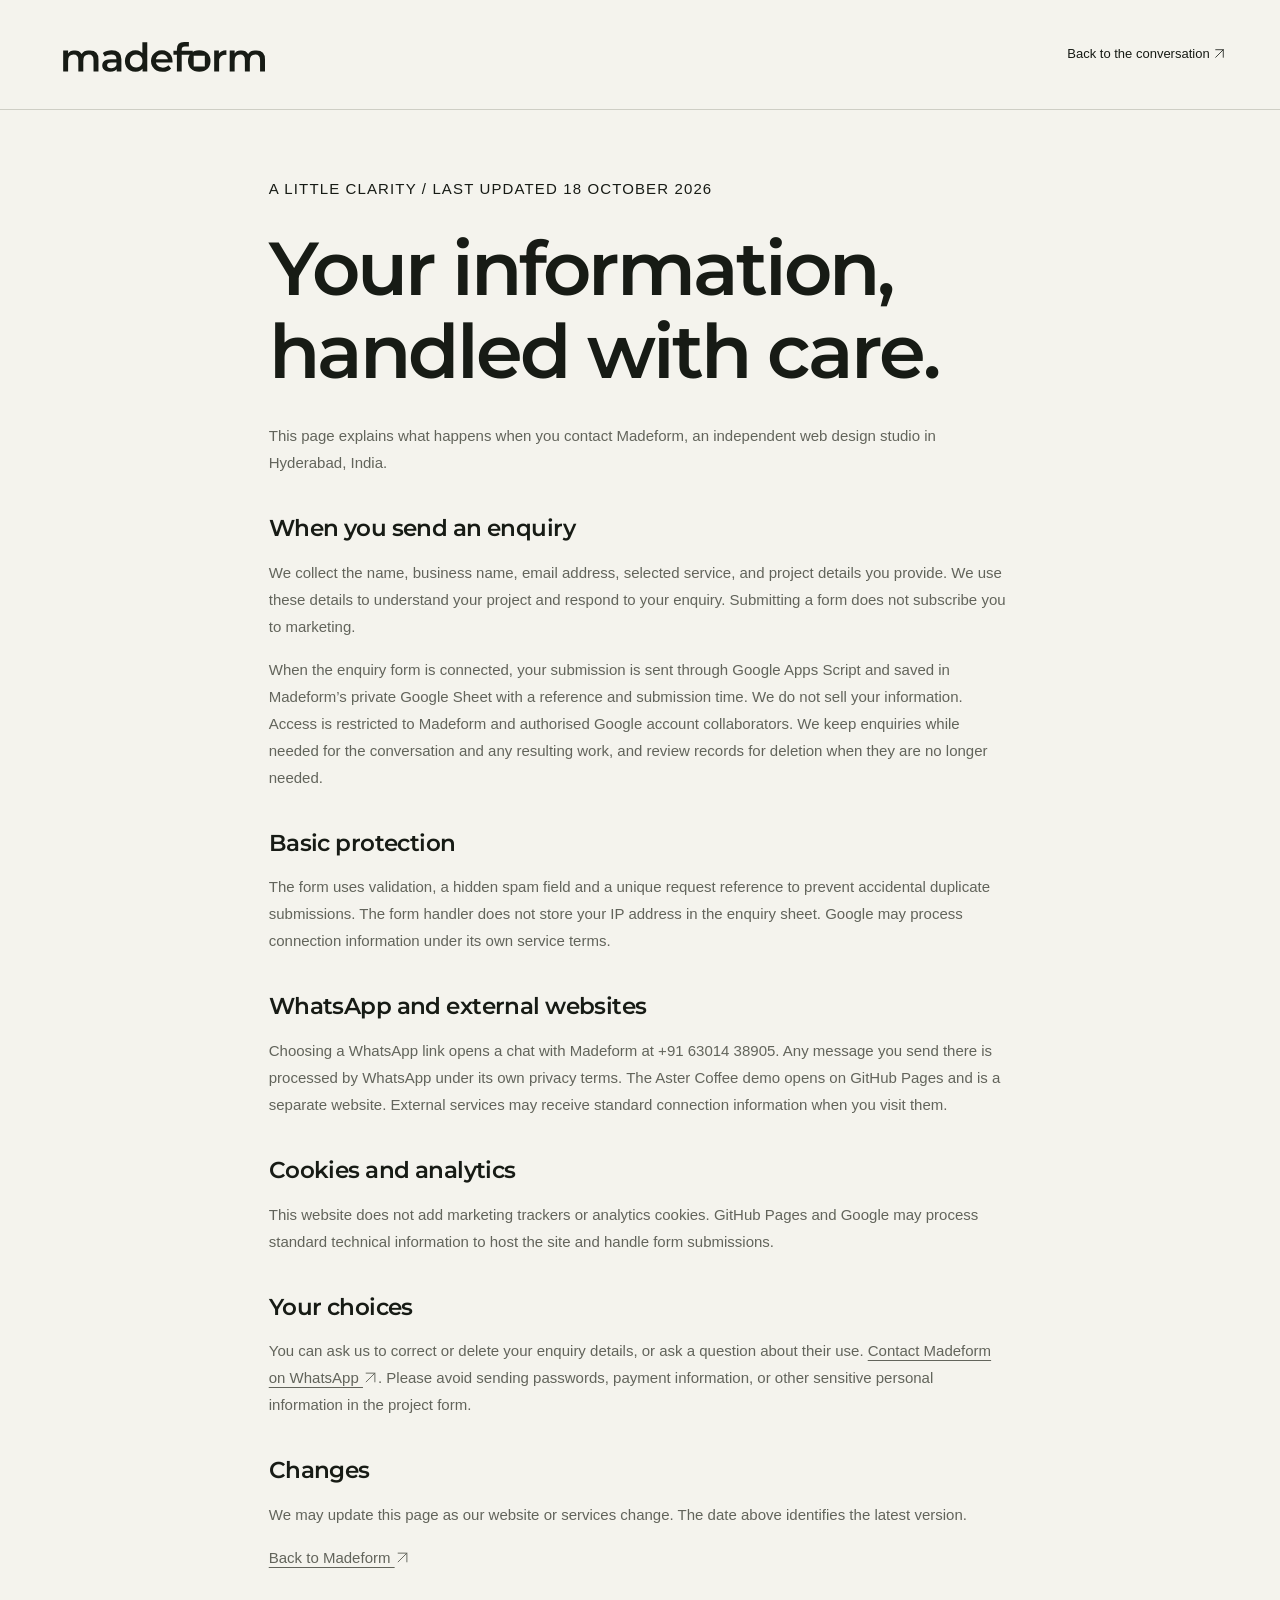
==== privacy.html @ c1d4cb2b "Add files via upload" ====
<!doctype html><html lang="en"><head><meta charset="utf-8"><meta name="viewport" content="width=device-width, initial-scale=1"><meta name="theme-color" content="#f4f3ed"><title>Your information — Madeform</title><meta name="description" content="How Madeform handles your enquiry and personal information."><link rel="icon" href="./favicon.svg" type="image/svg+xml"><link rel="stylesheet" href="./style.css">  <link rel="canonical" href="https://madeformezy.github.io/x/privacy.html">
  <meta property="og:url" content="https://madeformezy.github.io/x/privacy.html">
</head><body><header class="site-header wrap"><a class="wordmark" href="./"><img class="brand-logo" src="./images/madeform-logo.svg" width="334" height="84" alt="Madeform"></a><nav class="desktop-nav" style="display:flex" aria-label="Navigation"><a href="./#contact">Back to the conversation <svg class="icon-svg" viewBox="0 0 24 24" aria-hidden="true" focusable="false"><path d="M5 19 19 5M5 5h14v14"/></svg></a></nav></header><main class="privacy-page wrap"><p class="eyebrow">A LITTLE CLARITY / LAST UPDATED 18 OCTOBER 2026</p><h1>Your information,<br>handled with care.</h1><p>This page explains what happens when you contact Madeform, an independent web design studio in Hyderabad, India.</p><h2>When you send an enquiry</h2><p>We collect the name, business name, email address, selected service, and project details you provide. We use these details to understand your project and respond to your enquiry. Submitting a form does not subscribe you to marketing.</p><p>When the enquiry form is connected, your submission is sent through Google Apps Script and saved in Madeform’s private Google Sheet with a reference and submission time. We do not sell your information. Access is restricted to Madeform and authorised Google account collaborators. We keep enquiries while needed for the conversation and any resulting work, and review records for deletion when they are no longer needed.</p><h2>Basic protection</h2><p>The form uses validation, a hidden spam field and a unique request reference to prevent accidental duplicate submissions. The form handler does not store your IP address in the enquiry sheet. Google may process connection information under its own service terms.</p><h2>WhatsApp and external websites</h2><p>Choosing a WhatsApp link opens a chat with Madeform at +91 63014 38905. Any message you send there is processed by WhatsApp under its own privacy terms. The Aster Coffee demo opens on GitHub Pages and is a separate website. External services may receive standard connection information when you visit them.</p><h2>Cookies and analytics</h2><p>This website does not add marketing trackers or analytics cookies. GitHub Pages and Google may process standard technical information to host the site and handle form submissions.</p><h2>Your choices</h2><p>You can ask us to correct or delete your enquiry details, or ask a question about their use. <a href="https://wa.me/916301438905" target="_blank" rel="noopener noreferrer">Contact Madeform on WhatsApp <svg class="icon-svg" viewBox="0 0 24 24" aria-hidden="true" focusable="false"><path d="M5 19 19 5M5 5h14v14"/></svg></a>. Please avoid sending passwords, payment information, or other sensitive personal information in the project form.</p><h2>Changes</h2><p>We may update this page as our website or services change. The date above identifies the latest version.</p><p><a href="./">Back to Madeform <svg class="icon-svg" viewBox="0 0 24 24" aria-hidden="true" focusable="false"><path d="M5 19 19 5M5 5h14v14"/></svg></a></p></main></body></html>
---- style.css ----
@font-face{font-family:Montserrat;src:url("./fonts/montserrat-600-latin.woff") format("woff");font-style:normal;font-weight:600;font-display:swap}
:root{--paper:#f4f3ed;--ink:#171b15;--orange:#e84b25;--line:#cecec5;--muted:#62645b;--sage:#e1e5d8;--white:#fff;--gutter:clamp(22px,4.2vw,80px);--max:1600px;--sans:"Helvetica Neue",Helvetica,Arial,sans-serif}
*{box-sizing:border-box}html{scroll-behavior:smooth;scroll-padding-top:30px}body{margin:0;background:var(--paper);color:var(--ink);font-family:var(--sans);font-size:16px;line-height:1.55;-webkit-font-smoothing:antialiased}body.nav-open{overflow:hidden}::selection{background:var(--orange);color:var(--paper)}a{color:inherit;text-decoration:none}button,input,textarea,select{font:inherit}button,a,input,select,textarea{-webkit-tap-highlight-color:transparent}button{cursor:pointer}button:disabled{cursor:wait;opacity:.6}a:focus-visible,button:focus-visible{outline:2px solid var(--orange);outline-offset:6px}input:focus-visible,select:focus-visible,textarea:focus-visible{outline:2px solid var(--ink);outline-offset:4px}img{display:block;max-width:100%}svg{display:block}h1,h2,h3,h4,p,figure{margin:0}h1,h2,h3,h4{font-weight:500}ul,ol{margin:0;padding:0}li{list-style:none}.wrap{width:min(100%,var(--max));padding-inline:var(--gutter);margin-inline:auto}.eyebrow,.section-meta,.stage-caption,.qr-card p,.qr-scene-caption,.contact-location{font-family:var(--sans);font-size:11px;line-height:1.5;font-weight:500;letter-spacing:.075em}.sr-only{position:absolute;width:1px;height:1px;padding:0;margin:-1px;overflow:hidden;clip:rect(0,0,0,0);white-space:nowrap;border:0}.skip-link{position:fixed;left:20px;top:-100px;z-index:100;background:var(--ink);color:var(--paper);padding:14px 22px}.skip-link:focus{top:15px}.site-header{height:110px;display:flex;align-items:center;gap:60px;border-bottom:1px solid var(--line)}.wordmark{font-size:37px;font-weight:650;letter-spacing:-2.4px;line-height:1;display:inline-flex;align-items:flex-start}.wordmark-dot{font-size:20px;line-height:1;letter-spacing:0;margin:2px 0 0 3px;color:var(--orange)}.header-location{font-size:11px;line-height:1.45}.desktop-nav{display:flex;align-items:center;gap:36px;margin-left:auto;font-size:13px}.desktop-nav>a{padding-block:12px}.desktop-nav>a:not(.nav-enquire):hover{color:var(--orange)}.desktop-nav .nav-enquire{display:flex;gap:38px;align-items:center;border:1px solid var(--ink);padding:11px 22px;border-radius:30px}.nav-enquire:hover{background:var(--ink);color:var(--paper)}.menu-toggle,.mobile-nav{display:none}.hero{padding-top:42px;padding-bottom:75px}.section-meta{display:flex;justify-content:space-between;margin-bottom:32px}.status-dot{display:inline-block;width:7px;height:7px;background:var(--orange);border-radius:50%;vertical-align:middle;margin-right:7px}.hero h1{font-size:clamp(74px,9.9vw,158px);letter-spacing:-.04em;line-height:.98;position:relative;font-weight:550;max-width:1400px}.hero h1>span{color:var(--orange)}.hero-bottom{display:grid;grid-template-columns:1fr 1fr;margin-top:48px;gap:70px}.scroll-cue{display:flex;gap:18px;align-items:center;font-size:14px;line-height:1.4;align-self:end;width:fit-content}.circle-arrow{width:48px;height:48px;border:1px solid var(--line);border-radius:50%;display:grid;place-items:center;font-size:24px;transition:background .2s,transform .2s}.scroll-cue:hover .circle-arrow{background:var(--orange);border-color:var(--orange);transform:translateY(3px)}.hero-intro>p:first-child{font-size:clamp(22px,2vw,31px);line-height:1.3;letter-spacing:-.03em}.hero-description{max-width:450px;font-size:15px;color:var(--muted);margin-top:17px;line-height:1.7}.button-row{display:flex;align-items:center;gap:24px;margin-top:26px;flex-wrap:wrap}.button{display:inline-flex;align-items:center;justify-content:space-between;gap:30px;border:1px solid transparent;min-height:52px;padding:15px 24px;border-radius:32px;font-size:13px;font-weight:500;line-height:1.3;transition:background .2s,color .2s,transform .2s}.button-dark{background:var(--ink);color:var(--paper)}.button-dark:hover{background:var(--orange);color:var(--ink);transform:translateY(-2px)}.button>span[aria-hidden]{font-size:20px;line-height:1}.text-link{display:inline-flex;align-items:center;gap:25px;font-size:13px;border-bottom:1px solid currentColor;padding-bottom:5px;line-height:1.5}.text-link:hover{color:var(--orange)}.section-line{display:flex;align-items:center;justify-content:space-between;border-top:1px solid var(--line);padding:21px 0 25px;gap:20px}.section-line h2{font-size:17px;letter-spacing:-.025em}.project-stage{display:block;background:#ddd7c7;padding:24px 6.5% 0;position:relative;overflow:hidden}.stage-caption{display:flex;justify-content:space-between;margin-bottom:25px;font-size:9px;letter-spacing:.11em}.stage-caption>span:last-child{display:flex;gap:20px}.project-browser{box-shadow:0 14px 40px #31251518;transform-origin:50% 100%;transition:transform .65s cubic-bezier(.2,.6,.2,1)}.project-stage:hover .project-browser{transform:translateY(-8px)}.browser-bar{height:29px;background:#f3f0e8;display:flex;align-items:center;justify-content:space-between;padding:0 12px;color:#7d7d72;font-size:8px;letter-spacing:.02em}.browser-dots{font-size:7px;color:#b8b8af;letter-spacing:2px}.aster-preview{position:relative;overflow:hidden;aspect-ratio:1.86;color:#fff9ed;background:#5b4838}.aster-preview:after{content:"";position:absolute;inset:0;background:linear-gradient(180deg,#22170d12 20%,#22170d60 100%);pointer-events:none}.aster-preview>img{width:100%;height:100%;object-fit:cover;transition:transform 1s}.project-stage:hover img{transform:scale(1.025)}.aster-preview-nav{position:absolute;z-index:1;left:5%;right:5%;top:5%;display:flex;justify-content:space-between;align-items:center}.aster-preview-nav>strong{font-size:30px;letter-spacing:-1px}.aster-preview-nav strong>span{font-size:25px;margin-left:4px}.aster-preview-nav>span{font-size:8px;letter-spacing:.1em}.aster-preview-title{position:absolute;z-index:1;left:5%;top:32%;font-family:Georgia,"Times New Roman",serif;font-size:clamp(28px,5.5vw,82px);line-height:1.04;letter-spacing:-.04em}.aster-preview-title em{font-weight:400}.aster-preview-cta{position:absolute;z-index:1;left:5%;bottom:8%;background:#fff8e8;color:#3a3c2c;padding:10px 18px;display:flex;align-items:center;gap:40px;font-size:9px;border-radius:2px}.project-roundel{position:absolute;right:2%;bottom:8%;width:116px;height:116px;background:var(--orange);color:var(--ink);border-radius:50%;display:flex;flex-direction:column;align-items:center;justify-content:center;font-size:13px;line-height:1.12;text-align:center;letter-spacing:-.04em;transform:rotate(12deg)}.project-roundel>span{font-size:24px;line-height:1.2}.project-info{display:grid;grid-template-columns:1fr 1fr;gap:70px;margin-top:31px;padding-bottom:88px}.project-info h3{font-size:42px;letter-spacing:-.04em;margin:7px 0 12px;line-height:1.2}.project-info h3 span{font-size:30px;margin-left:20px;color:var(--orange)}.concept-label{font-size:10px;border:1px solid var(--line);border-radius:20px;padding:6px 11px;color:var(--muted)}.project-info h4{font-size:23px;line-height:1.3;max-width:400px;letter-spacing:-.025em;margin-bottom:16px}.project-info p{font-size:14px;color:var(--muted);max-width:520px;line-height:1.75}.project-info .text-link{margin-top:21px}.project-info .fine-print{font-size:10px;line-height:1.6;margin-top:18px;max-width:430px}.menu-showcase{background:var(--sage);padding:82px 0}.menu-grid{display:grid;grid-template-columns:1fr 1fr;gap:70px;align-items:center}.menu-copy h2{font-size:clamp(58px,6.8vw,103px);letter-spacing:-.04em;line-height:.98;margin:32px 0 28px}.menu-copy h2>span{color:var(--orange)}.menu-copy .menu-lead{font-size:20px;letter-spacing:-.03em;margin-bottom:10px}.menu-copy>p:not(.menu-lead){font-size:14px;max-width:375px;color:#555b4e;line-height:1.7}.menu-copy .button{margin-top:26px}.menu-copy .button-dark:hover{background:var(--paper)}.menu-copy .menu-tail{font-size:12px!important;margin-top:25px;line-height:1.8}.menu-tail a{display:inline-block;color:var(--ink);border-bottom:1px solid #9b9e91}.qr-scene{display:flex;flex-direction:column;align-items:center;position:relative;padding:70px 0 30px}.scene-note{position:absolute;top:0;right:0;font-family:Georgia,serif;font-style:italic;font-size:20px;transform:rotate(7deg);z-index:1}.scene-note svg{position:absolute;width:120px;right:5px;top:25px;stroke:var(--ink);fill:none;stroke-width:1.5;transform:rotate(26deg)}.qr-card{width:min(350px,95%);background:#fcfaf2;padding:27px 30px 18px;transform:rotate(-7deg);box-shadow:15px 28px 35px -18px #4f543b45;transition:transform .4s}.qr-scene:hover .qr-card{transform:rotate(-2deg) translateY(-3px)}.qr-card-top{display:flex;justify-content:space-between;align-items:center;padding-bottom:18px;border-bottom:1px solid #b8b9a8}.qr-card-top>span{font-size:27px;font-weight:650;letter-spacing:-1.7px;color:#484d34}.qr-card-top>span>span{font-size:21px;margin-left:3px}.qr-card-top small{font-size:7px;line-height:1.4;letter-spacing:.04em;text-align:right}.qr-card img{margin:20px auto 12px;width:100%;height:auto;background:white;image-rendering:pixelated}.qr-card p{font-size:8px;text-align:center;letter-spacing:.055em;margin-bottom:25px}.qr-card-bottom{border-top:1px solid #b8b9a8;display:flex;justify-content:space-between;align-items:center;padding-top:13px;font-size:10px;letter-spacing:.13em}.qr-card-bottom>span:last-child{font-size:21px;line-height:1}.qr-scene-caption{margin-top:54px;font-size:9px}.qr-scene-caption .status-dot{background:#484d34;width:5px;height:5px}.services{padding-block:100px 70px}.section-intro{display:grid;grid-template-columns:.64fr 1.4fr 1fr;gap:35px;align-items:start;margin-bottom:55px}.section-intro>.eyebrow{margin-top:8px}.section-intro h2{font-size:clamp(38px,4.2vw,65px);letter-spacing:-.04em;line-height:1.05}.section-intro>p{font-size:14px;line-height:1.75;color:var(--muted);padding-top:8px}.service{border-top:1px solid var(--line);padding-block:40px;display:grid;grid-template-columns:1fr 1fr;gap:70px}.service-name h3{font-size:39px;letter-spacing:-.04em;line-height:1.16;margin-top:18px}.service-price{margin-top:35px}.service-price>small{display:block;font-size:9px;letter-spacing:.1em;margin-bottom:3px;color:var(--muted)}.service-price>span{font-size:40px;letter-spacing:-.04em}.price-period{font-size:12px;letter-spacing:0;color:var(--muted);margin-left:10px}.service-details>p{font-size:14px;line-height:1.75;max-width:490px;color:var(--muted)}.service-details ul{display:grid;grid-template-columns:1fr 1fr;column-gap:25px;margin-top:24px}.service-details li{display:flex;font-size:12px;line-height:1.65;padding-block:8px;gap:10px;border-top:1px solid #ddded5}.service-details li>.icon-svg{color:#bc3415;margin-top:4px}.service-cta{display:flex;justify-content:space-between;align-items:center;border-bottom:1px solid var(--ink);padding:18px 0 12px;margin-top:17px;font-size:14px}.service-cta span{font-size:23px;transition:transform .2s}.service-cta:hover{color:var(--orange);border-color:var(--orange)}.service-cta:hover span{transform:translate(3px,-3px)}.pricing-note{display:flex;gap:20px;padding-top:22px;border-top:1px solid var(--line)}.pricing-note>span{font-size:26px;color:var(--orange);line-height:1.1}.pricing-note p{font-size:11px;line-height:1.8;color:var(--muted);max-width:790px}.about-section{background:var(--ink);color:var(--paper);padding:90px 0}.about-heading{display:grid;grid-template-columns:.64fr 2.4fr;gap:35px}.about-heading>.eyebrow{padding-top:9px;color:#c0c2b8}.about-heading h2{font-size:clamp(48px,5.6vw,85px);line-height:1.05;letter-spacing:-.04em;position:relative}.about-heading h2>span{color:var(--orange)}.about-heading svg{position:absolute;right:3%;bottom:9%;stroke:var(--orange);stroke-width:6;width:90px}.about-bottom{display:grid;grid-template-columns:1fr 1fr;gap:70px;margin-top:70px}.studio-note>p{font-size:30px;line-height:1.25;letter-spacing:-.04em;margin-bottom:25px}.studio-note>span{display:block;max-width:325px;color:#b4b7ac;font-size:13px;line-height:1.8}.principles article{display:grid;grid-template-columns:32px 1fr;gap:18px;border-top:1px solid #505248;padding:22px 0}.principles article:last-child{padding-bottom:0}.principles article>span{font-size:10px;color:#b4b7ac;padding-top:4px}.principles h3{font-size:19px;letter-spacing:-.025em;margin-bottom:8px}.principles p{font-size:13px;line-height:1.75;max-width:410px;color:#b4b7ac}.process{padding-block:100px}.process-steps{display:grid;grid-template-columns:repeat(4,1fr);gap:30px}.step-number{font-size:11px;display:flex;justify-content:space-between;align-items:center;border-top:1px solid var(--line);padding-top:13px;margin-bottom:32px}.step-number>span{color:var(--orange);font-size:24px;line-height:1}.process-steps h3{font-size:25px;letter-spacing:-.04em;line-height:1.15;margin-bottom:15px}.process-steps p{font-size:13px;line-height:1.8;color:var(--muted);max-width:245px}.contact-section{background:var(--orange);padding:72px 0 75px}.contact-header h2{font-size:clamp(52px,6.8vw,105px);line-height:1.02;letter-spacing:-.04em;margin-top:29px;position:relative}.contact-header h2>span:not(.contact-arrow){font-family:Georgia,serif;font-style:italic;letter-spacing:-.04em;font-weight:400}.contact-arrow{position:absolute;right:0;bottom:-20px;font-size:150px;line-height:1;font-weight:400}.contact-grid{display:grid;grid-template-columns:.85fr 1.15fr;gap:90px;margin-top:70px}.contact-copy>p{font-size:20px;line-height:1.4;letter-spacing:-.025em;max-width:350px}.contact-copy>p+p{margin-top:20px;font-size:14px;letter-spacing:0;line-height:1.75}.whatsapp-link{display:flex;align-items:center;gap:14px;border-top:1px solid #973c2780;border-bottom:1px solid #973c2780;padding:20px 0;margin-top:37px;max-width:340px}.whatsapp-link>svg{width:27px;height:27px;flex-shrink:0}.whatsapp-link>span:nth-child(2){font-size:15px;line-height:1.4}.whatsapp-link small{display:block;font-size:11px;letter-spacing:.02em;margin-top:2px}.whatsapp-link>span:nth-child(3){font-size:27px;margin-left:auto}.whatsapp-link:hover{color:#fff6e9;border-color:#fff6e9}.contact-location{display:block;margin-top:25px;font-size:8px}.form-row{display:grid;grid-template-columns:1fr 1fr;gap:28px}.field{display:flex;flex-direction:column;margin-bottom:25px}.field label{font-size:11px;line-height:1.4;margin-bottom:12px}.field label span{color:var(--ink)}.field input,.field select,.field textarea{width:100%;min-width:0;color:var(--ink);background:transparent;border:none;border-bottom:1px solid #973c2780;border-radius:0;padding:0 0 12px;font-size:13px;line-height:1.5;min-height:34px}.field input::placeholder,.field textarea::placeholder{color:var(--ink);opacity:1}.field select{appearance:auto;cursor:pointer;padding-right:15px}.field select option{color:var(--ink);background:var(--paper)}.field textarea{resize:vertical;min-height:90px}.field:focus-within label{font-weight:600}.field-hint{font-size:10px;margin-top:8px;opacity:.8}.form-footer{display:flex;align-items:center;justify-content:space-between;gap:20px;margin-top:4px}.form-footer p{font-size:9px;line-height:1.8;max-width:220px}.form-footer p>a{text-decoration:underline;text-underline-offset:3px}.contact-section .button-dark:hover{background:var(--paper);color:var(--ink)}.contact-section a:focus-visible,.contact-section button:focus-visible{outline-color:var(--ink)}.form-status{font-size:13px;line-height:1.65}.form-status:not(:empty){margin-top:22px;border:1px solid #71301c;padding:16px}.form-status a{text-decoration:underline;text-underline-offset:3px}.form-status[data-state=success]{background:#f4f3ed;border-color:var(--paper)}.honeypot{position:absolute;width:1px;height:1px;overflow:hidden;clip-path:inset(50%)}.site-footer{padding-top:35px;padding-bottom:25px}.footer-top{display:flex;justify-content:space-between;align-items:center}.footer-top>span{font-size:9px;letter-spacing:.055em;line-height:1.65}.footer-top>a{font-size:12px;display:flex;gap:25px;align-items:center}.footer-top>a span{font-size:24px}.footer-wordmark{display:flex;align-items:baseline;justify-content:space-between;font-size:clamp(77px,17vw,269px);font-weight:650;line-height:1.2;letter-spacing:-.04em;margin-block:25px 15px}.footer-wordmark>span{font-size:.65em;line-height:1;color:var(--orange);letter-spacing:0}.footer-bottom{display:flex;justify-content:space-between;align-items:center;gap:20px;border-top:1px solid var(--line);padding-top:18px;font-size:9px}.footer-bottom nav{display:flex;align-items:center;gap:30px}.footer-bottom nav>span{font-size:8px;letter-spacing:.055em}.footer-bottom a:hover{color:var(--orange)}.privacy-page{max-width:850px;padding-block:65px 100px}.privacy-page h1{font-size:clamp(45px,6vw,75px);line-height:1.1;letter-spacing:-.04em;margin-bottom:30px}.privacy-page h2{font-size:23px;letter-spacing:-.025em;margin:35px 0 12px}.privacy-page p{font-size:15px;line-height:1.8;color:var(--muted);margin-bottom:16px}.privacy-page a{text-decoration:underline;text-underline-offset:4px}.privacy-page .eyebrow{margin-bottom:25px;color:var(--ink)}

@media(min-width:1600px){.hero h1{font-size:158px}}
@media(max-width:1100px){.header-location{display:none}.hero h1{font-size:10vw}.hero-bottom,.project-info,.menu-grid,.service,.about-bottom{gap:40px}.button-row{gap:20px}.section-intro{grid-template-columns:.6fr 1.4fr 1fr;gap:25px}.service-details ul{grid-template-columns:1fr}.service-details li{padding-block:6px}.service-name h3{font-size:34px}.contact-grid{gap:50px;grid-template-columns:.8fr 1.2fr}.form-footer{align-items:flex-start;flex-direction:column-reverse}.about-heading{grid-template-columns:.6fr 2.4fr;gap:25px}.about-heading svg{width:65px}.project-roundel{width:95px;height:95px;font-size:11px}.process-steps{gap:23px}.process-steps h3{font-size:23px}}
@media(max-width:700px){html{scroll-padding-top:18px}.site-header{height:82px}.wordmark{font-size:32px}.wordmark-dot{font-size:18px}.desktop-nav{display:none}.menu-toggle{margin-left:auto;border:1px solid var(--ink);background:transparent;border-radius:50%;width:43px;height:43px;display:flex;flex-direction:column;align-items:center;justify-content:center;gap:5px;position:relative;z-index:31}.menu-toggle>span{width:16px;height:1px;background:var(--ink);transition:transform .2s}.menu-toggle[aria-expanded=true]>span:first-child{transform:translateY(3px) rotate(45deg)}.menu-toggle[aria-expanded=true]>span:last-child{transform:translateY(-3px) rotate(-45deg)}.mobile-nav:not([hidden]){display:flex;position:fixed;inset:82px 0 0;background:var(--paper);z-index:30;padding:40px var(--gutter);flex-direction:column;justify-content:flex-start}.mobile-nav>a{display:flex;justify-content:space-between;align-items:center;font-size:38px;letter-spacing:-.04em;border-bottom:1px solid var(--line);padding-block:20px}.mobile-nav>a>span{font-size:12px;letter-spacing:0;color:var(--orange)}.hero{padding-top:28px;padding-bottom:45px}.section-meta{font-size:8px;margin-bottom:28px}.section-meta>span:last-child{display:none}.hero h1{font-size:clamp(44px,10.8vw,76px);line-height:1.03;letter-spacing:-.04em}.hero-bottom{grid-template-columns:1fr;gap:0;margin-top:28px}.hero-intro{grid-row:1}.hero-intro>p:first-child{font-size:22px}.hero-description{font-size:13px;max-width:340px;margin-top:12px}.button-row{gap:22px;margin-top:24px}.button{min-height:49px;font-size:12px;padding:14px 20px;gap:28px}.text-link{font-size:12px}.scroll-cue{margin-top:29px;font-size:11px;gap:11px}.circle-arrow{width:34px;height:34px;font-size:18px}.scroll-cue br{display:none}.section-line{padding:17px 0 18px;gap:10px}.section-line h2{font-size:13px}.section-line>.eyebrow{font-size:8px;letter-spacing:.035em}.project-stage{padding:18px 5.5% 0;margin-inline:calc(-1 * var(--gutter))}.stage-caption{font-size:6px;margin-bottom:16px;letter-spacing:.06em}.stage-caption>span:last-child{gap:8px}.browser-bar{height:19px;font-size:5px;padding-inline:8px}.browser-dots{font-size:5px}.aster-preview{aspect-ratio:1.4}.aster-preview-nav>strong{font-size:19px}.aster-preview-nav strong>span{font-size:15px}.aster-preview-nav>span{font-size:4px}.aster-preview-title{font-size:9vw;top:31%}.aster-preview-cta{font-size:6px;gap:22px;padding:7px 9px;bottom:8%}.project-roundel{width:65px;height:65px;font-size:8px;bottom:9%;right:1.5%}.project-roundel>span{font-size:16px}.project-info{grid-template-columns:1fr;gap:26px;margin-top:25px;padding-bottom:45px}.project-info .eyebrow{font-size:9px}.project-info h3{font-size:35px;margin-top:8px}.project-info h4{font-size:23px;max-width:330px;margin-bottom:12px}.project-info p{font-size:13px;line-height:1.8}.project-info .fine-print{font-size:10px;max-width:330px}.project-info .text-link{margin-top:18px}.menu-showcase{padding:44px 0 40px}.menu-grid{grid-template-columns:1fr;gap:36px}.menu-copy>.eyebrow{font-size:9px}.menu-copy h2{font-size:70px;margin:25px 0 24px;line-height:.95}.menu-copy .menu-lead{font-size:21px}.menu-copy>p:not(.menu-lead){font-size:13px;max-width:310px}.menu-copy .menu-tail{margin-top:20px}.qr-scene{padding:55px 0 0}.scene-note{font-size:17px;right:0;top:-6px}.scene-note svg{width:90px;right:0;top:15px}.qr-card{max-width:275px;padding:23px 25px 17px}.qr-card-top{padding-bottom:15px}.qr-card-top>span{font-size:23px}.qr-card-top small{font-size:6px}.qr-card img{margin-block:14px 10px}.qr-card p{font-size:6px;margin-bottom:20px}.qr-scene-caption{margin-top:36px;font-size:8px}.services{padding-block:48px 45px}.section-intro{grid-template-columns:1fr;gap:20px;margin-bottom:35px}.section-intro>.eyebrow{font-size:9px;margin-top:0}.section-intro h2{font-size:43px}.section-intro>p{font-size:13px;padding-top:0}.section-intro>p br{display:none}.service{grid-template-columns:1fr;gap:25px;padding-block:28px 32px}.service-name>.eyebrow{font-size:9px}.service-name h3{font-size:32px;margin-top:15px}.service-price{margin-top:22px}.service-price>span{font-size:36px}.service-price>small{font-size:8px}.service-details>p{font-size:13px}.service-details ul{grid-template-columns:1fr 1fr;column-gap:18px;margin-top:20px}.service-details li{font-size:11px;padding-block:8px;gap:7px}.service-cta{font-size:13px;margin-top:15px;padding-top:13px}.pricing-note{gap:13px;padding-top:20px}.pricing-note p{font-size:10px}.about-section{padding:46px 0}.about-heading{grid-template-columns:1fr;gap:25px}.about-heading>.eyebrow{font-size:9px;padding-top:0}.about-heading h2{font-size:clamp(35px,8.4vw,57px);letter-spacing:-.04em}.about-heading svg{width:40px;right:0;bottom:0}.about-bottom{grid-template-columns:1fr;gap:35px;margin-top:35px}.studio-note>p{font-size:25px;margin-bottom:18px}.studio-note>span{font-size:12px;max-width:330px}.principles article{padding:20px 0;gap:8px;grid-template-columns:27px 1fr}.principles h3{font-size:18px}.principles p{font-size:12px}.process{padding-block:48px}.process-steps{grid-template-columns:1fr 1fr;gap:32px 23px}.step-number{margin-bottom:20px;padding-top:9px;font-size:9px}.step-number>span{font-size:20px}.process-steps h3{font-size:21px;margin-bottom:12px}.process-steps p{font-size:12px;line-height:1.75}.contact-section{padding:43px 0}.contact-header>.eyebrow{font-size:9px}.contact-header h2{font-size:clamp(37px,8.8vw,60px);line-height:1.07;margin-top:24px;letter-spacing:-.04em}.contact-arrow{font-size:64px;bottom:-10px;right:0}.contact-grid{grid-template-columns:1fr;gap:40px;margin-top:35px}.contact-copy>p{font-size:21px;max-width:340px}.contact-copy>p+p{font-size:13px;margin-top:18px}.whatsapp-link{margin-top:25px;max-width:100%;padding-block:15px}.contact-location{font-size:7px;margin-top:17px}.form-row{gap:22px}.field{margin-bottom:24px}.field label{font-size:10px;margin-bottom:10px}.field input,.field select,.field textarea{font-size:12px}.field-hint{font-size:9px}.form-footer{align-items:flex-start;flex-direction:column-reverse;gap:17px}.form-footer>.button{width:100%}.form-footer p{max-width:none;font-size:9px}.site-footer{padding-top:25px;padding-bottom:20px}.footer-top>span{font-size:7px}.footer-top>a{font-size:10px;gap:13px}.footer-top>a span{font-size:19px}.footer-wordmark{font-size:17vw;margin-top:25px;margin-bottom:20px}.footer-bottom{align-items:flex-start;flex-direction:column;gap:17px;font-size:8px;padding-top:16px}.footer-bottom nav{width:100%;gap:25px}.footer-bottom nav>span{margin-left:auto;font-size:7px}.privacy-page{padding-block:40px 65px}}
@media(max-width:360px){.hero h1{font-size:10.5vw}.button-row{align-items:flex-start;flex-direction:column;gap:17px}.service-details ul{grid-template-columns:1fr}.form-row{grid-template-columns:1fr;gap:0}.contact-arrow{display:none}.contact-header h2{font-size:9vw}.section-line>.eyebrow{font-size:7px}.section-line h2{font-size:12px}}
@media(prefers-reduced-motion:reduce){html{scroll-behavior:auto}*,*:before,*:after{animation:none!important;transition:none!important;scroll-behavior:auto!important}}

/* Keep small functional copy readable on every viewport. */
.eyebrow,.section-meta,.contact-location{font-size:11px}.fine-print,.pricing-note p,.concept-label,.service-price>small,.footer-top>span,.footer-bottom,.footer-bottom nav>span,.field-hint,.form-footer p,.contact-location{font-size:11px}.field label{font-size:12px}.footer-bottom a{min-height:30px;display:inline-flex;align-items:center}.footer-top>a{min-height:36px}.menu-copy .button-dark:hover{background:var(--paper);color:var(--ink)}.contact-location{letter-spacing:.03em;max-width:340px}.menu-tail a{padding-block:3px}.text-link:hover,.service-cta:hover{color:#bc3415}.section-line>.eyebrow{font-size:10px}.qr-scene-caption{font-size:10px}.contact-section .field-hint{opacity:1}.project-info .fine-print{font-size:11px}.footer-bottom nav{flex-wrap:wrap}.qr-card{transform:none}.qr-scene:hover .qr-card{transform:translateY(-3px)}.qr-card p{font-size:9px}.stage-caption{font-size:10px}.hero .wordmark-dot{color:var(--orange)}
@media(max-width:700px){.section-meta{font-size:10px}.section-line{flex-wrap:wrap}.section-line>.eyebrow{font-size:10px}.menu-copy>.eyebrow,.section-intro>.eyebrow,.service-name>.eyebrow,.about-heading>.eyebrow,.contact-header>.eyebrow,.project-info .eyebrow{font-size:11px}.stage-caption{font-size:8px}.stage-caption>span:first-child{max-width:60%}.field label{font-size:12px}.field input,.field select,.field textarea{font-size:16px}.form-row{grid-template-columns:1fr;gap:0}.footer-top>span,.footer-bottom,.footer-bottom nav>span{font-size:10px}.footer-bottom nav{gap:20px}.contact-location{font-size:10px}.contact-arrow{display:none}.form-footer p,.field-hint{font-size:11px}.service-price>small{font-size:10px}.footer-top>a{font-size:12px}.contact-copy>p+p{font-size:14px}.section-meta .status-dot{width:6px;height:6px}.project-info .fine-print{font-size:11px}}

.field [aria-invalid=true]{border-bottom:2px solid var(--ink)}
.desktop-nav>a:not(.nav-enquire):hover,.footer-bottom a:hover{color:#bc3415}.whatsapp-link:hover{background:var(--paper);color:var(--ink);border-color:var(--ink)}

/* Final studio typography and authored icon system. */
h1,h2,h3,h4,.wordmark,.footer-wordmark{font-family:Montserrat,"Helvetica Neue",Arial,sans-serif;font-weight:600}.icon-svg{width:1em;height:1em;display:inline-block;vertical-align:-.15em;fill:none;stroke:currentColor;stroke-width:1.5;stroke-linecap:round;stroke-linejoin:round;flex-shrink:0}.wordmark-dot .icon-svg,.footer-wordmark>.icon-svg{stroke-width:1.5}.section-meta{font-size:13px;letter-spacing:0;font-weight:400}.section-intro>h2,.about-heading>h2{grid-column:2}.section-intro>p{grid-column:3}.principles article{grid-template-columns:1fr}.menu-copy h2{margin-top:0}.contact-header h2{margin-top:0}.qr-card{display:block}.qr-card:focus-visible{outline:3px solid var(--ink);outline-offset:8px}.browser-dots{display:flex;gap:4px}.browser-dots>i{width:4px;height:4px;border-radius:50%;background:#b8b8af}.project-roundel>.icon-svg{font-size:24px;margin-top:4px}.footer-wordmark>span{font-size:.65em}.wordmark-dot{display:inline-flex}.contact-arrow .icon-svg{width:1em;height:1em}.principles article>div{grid-column:1}.project-info h3>span .icon-svg{vertical-align:-.1em}
@media(max-width:700px){.section-intro>h2,.section-intro>p,.about-heading>h2{grid-column:1}.hero h1{font-size:clamp(36px,9.8vw,69px)}.section-meta{font-size:12px;margin-bottom:25px;max-width:290px;line-height:1.5}.wordmark{font-size:29px;letter-spacing:-.04em}.service-name h3{font-size:30px}.principles article{gap:0}.project-roundel>.icon-svg{font-size:16px;margin-top:2px}.section-intro{gap:20px}.section-intro h2{margin-top:0}}

.button>.icon-svg{font-size:20px}.form-status .icon-svg{font-size:13px}

.footer-wordmark{font-size:clamp(40px,14.6vw,230px)}.menu-copy{min-width:0}.concept-label{display:inline-block;line-height:1.6}.hero{padding-top:55px}@media(max-width:700px){.menu-copy h2{font-size:clamp(54px,17vw,70px)}.hero{padding-top:32px}}

.service-name h3{margin-top:0}.service-title{display:block;font-family:var(--sans);font-size:14px;line-height:1.5;letter-spacing:0;font-weight:500;margin-bottom:18px}

/* Madeform identity: custom outlined lettering and its matching monogram. */
.wordmark{align-items:center;line-height:1;font-size:0;letter-spacing:0;flex-shrink:0}.wordmark .brand-logo{display:block;width:220px;height:auto}.footer-wordmark{display:block;font-size:inherit;line-height:1;letter-spacing:0;margin-block:40px 34px}.footer-wordmark .brand-logo{display:block;width:min(100%,680px);height:auto}.hero-studio-mark{position:absolute;right:1%;top:8%;width:clamp(66px,8vw,112px);height:auto;pointer-events:none}
@media(max-width:700px){.site-header{gap:24px}.wordmark .brand-logo{width:clamp(168px,50vw,200px)}.footer-wordmark{margin-block:34px 27px}.footer-wordmark .brand-logo{width:min(100%,334px)}.hero-studio-mark{width:36px;top:-7px;right:0}}

/* The demo is the supplied live-site screenshot, shown in full. */
.aster-preview{aspect-ratio:auto}.aster-preview:after{display:none}.aster-preview>img{width:100%;height:auto;object-fit:contain}.project-stage:hover .aster-preview>img{transform:none}
/* Arrow ends just inside the top-right margin of the actual QR card. */
.scene-note{left:50%;right:auto;top:0;width:min(100%,350px);text-align:right;transform:translateX(-50%);font-size:20px}.scene-note .menu-note-arrow{position:absolute;right:8px;top:28px;width:80px;height:64px;transform:none;fill:none;stroke:var(--ink);stroke-width:1.5;stroke-linecap:round;stroke-linejoin:round;overflow:visible}
.enquiry-transport{display:none!important}
@media(max-width:700px){.scene-note{top:0;width:min(100%,275px);font-size:17px}.scene-note .menu-note-arrow{top:25px;width:68px;height:46px}}
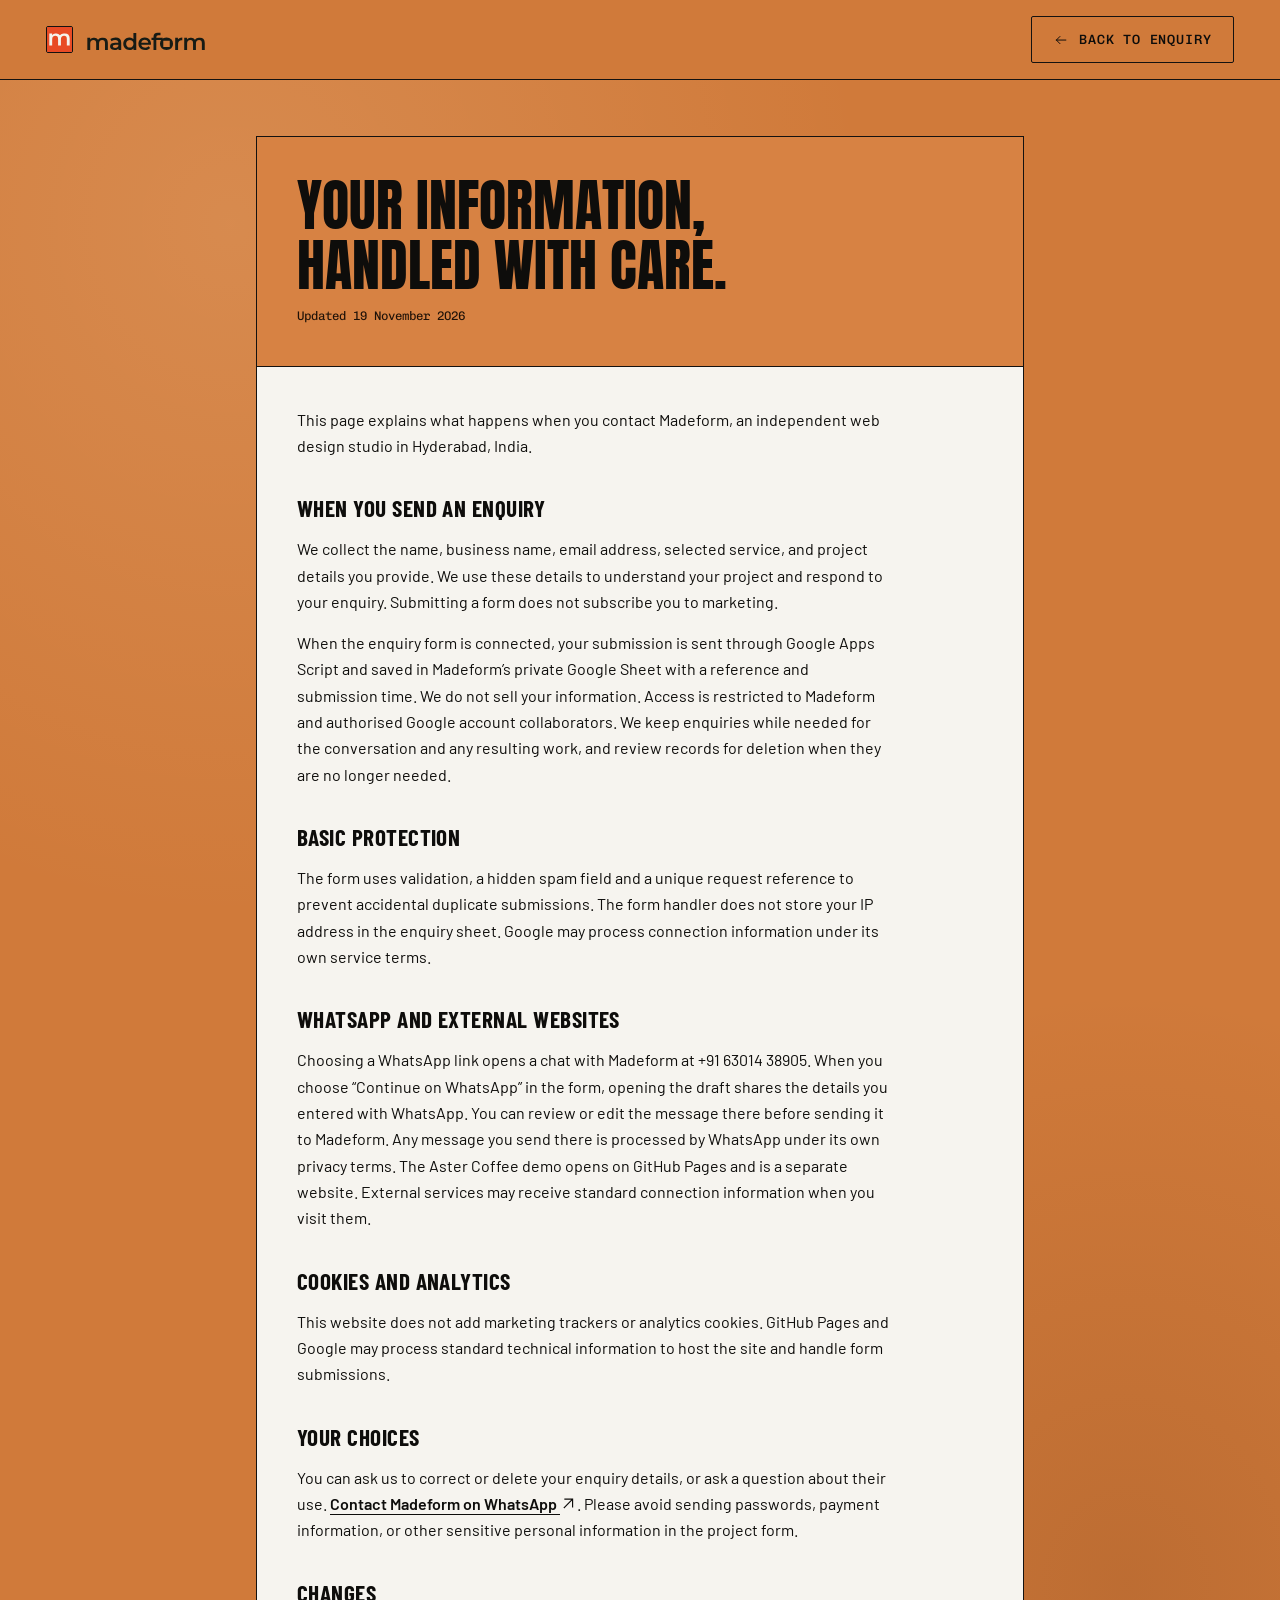
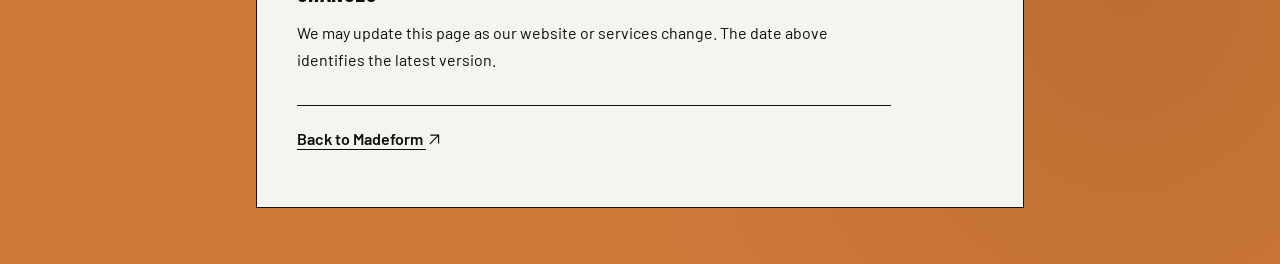
==== commit 153193fa: "Add local folder contents" ====
--- a/privacy.html
+++ b/privacy.html
@@ -1,3 +1,66 @@
-<!doctype html><html lang="en"><head><meta charset="utf-8"><meta name="viewport" content="width=device-width, initial-scale=1"><meta name="theme-color" content="#f4f3ed"><title>Your information — Madeform</title><meta name="description" content="How Madeform handles your enquiry and personal information."><link rel="icon" href="./favicon.svg" type="image/svg+xml"><link rel="stylesheet" href="./style.css">  <link rel="canonical" href="https://madeformezy.github.io/x/privacy.html">
+<!doctype html>
+<html lang="en">
+<head>
+  <meta charset="utf-8">
+  <meta name="viewport" content="width=device-width, initial-scale=1">
+  <meta name="theme-color" content="#d07a3a">
+  <title>Your information — Madeform</title>
+  <meta name="description" content="How Madeform handles your enquiry and personal information.">
+  <link rel="icon" href="./favicon.svg" type="image/svg+xml">
+  <link rel="preload" href="./fonts/anton.woff" as="font" type="font/woff" crossorigin>
+  <link rel="stylesheet" href="./style.css">
+  <link rel="canonical" href="https://madeformezy.github.io/x/privacy.html">
   <meta property="og:url" content="https://madeformezy.github.io/x/privacy.html">
-</head><body><header class="site-header wrap"><a class="wordmark" href="./"><img class="brand-logo" src="./images/madeform-logo.svg" width="334" height="84" alt="Madeform"></a><nav class="desktop-nav" style="display:flex" aria-label="Navigation"><a href="./#contact">Back to the conversation <svg class="icon-svg" viewBox="0 0 24 24" aria-hidden="true" focusable="false"><path d="M5 19 19 5M5 5h14v14"/></svg></a></nav></header><main class="privacy-page wrap"><p class="eyebrow">A LITTLE CLARITY / LAST UPDATED 18 OCTOBER 2026</p><h1>Your information,<br>handled with care.</h1><p>This page explains what happens when you contact Madeform, an independent web design studio in Hyderabad, India.</p><h2>When you send an enquiry</h2><p>We collect the name, business name, email address, selected service, and project details you provide. We use these details to understand your project and respond to your enquiry. Submitting a form does not subscribe you to marketing.</p><p>When the enquiry form is connected, your submission is sent through Google Apps Script and saved in Madeform’s private Google Sheet with a reference and submission time. We do not sell your information. Access is restricted to Madeform and authorised Google account collaborators. We keep enquiries while needed for the conversation and any resulting work, and review records for deletion when they are no longer needed.</p><h2>Basic protection</h2><p>The form uses validation, a hidden spam field and a unique request reference to prevent accidental duplicate submissions. The form handler does not store your IP address in the enquiry sheet. Google may process connection information under its own service terms.</p><h2>WhatsApp and external websites</h2><p>Choosing a WhatsApp link opens a chat with Madeform at +91 63014 38905. Any message you send there is processed by WhatsApp under its own privacy terms. The Aster Coffee demo opens on GitHub Pages and is a separate website. External services may receive standard connection information when you visit them.</p><h2>Cookies and analytics</h2><p>This website does not add marketing trackers or analytics cookies. GitHub Pages and Google may process standard technical information to host the site and handle form submissions.</p><h2>Your choices</h2><p>You can ask us to correct or delete your enquiry details, or ask a question about their use. <a href="https://wa.me/916301438905" target="_blank" rel="noopener noreferrer">Contact Madeform on WhatsApp <svg class="icon-svg" viewBox="0 0 24 24" aria-hidden="true" focusable="false"><path d="M5 19 19 5M5 5h14v14"/></svg></a>. Please avoid sending passwords, payment information, or other sensitive personal information in the project form.</p><h2>Changes</h2><p>We may update this page as our website or services change. The date above identifies the latest version.</p><p><a href="./">Back to Madeform <svg class="icon-svg" viewBox="0 0 24 24" aria-hidden="true" focusable="false"><path d="M5 19 19 5M5 5h14v14"/></svg></a></p></main></body></html>
+</head>
+<body class="privacy-body">
+  <svg class="icon-library" xmlns="http://www.w3.org/2000/svg" aria-hidden="true" focusable="false">
+    <symbol id="arrow-ne" viewBox="0 0 24 24"><path d="M6 18 18 6M7 6h11v11"/></symbol>
+    <symbol id="arrow-left" viewBox="0 0 24 24"><path d="M20 12H4M10 6l-6 6 6 6"/></symbol>
+  </svg>
+  <a class="skip-link" href="#main">Skip to content</a>
+
+  <header class="privacy-header">
+    <a class="privacy-brand" href="./index.html" aria-label="Madeform home">
+      <img class="brand-mark" src="./images/madeform-mark.svg" width="28" height="28" alt="">
+      <img class="privacy-logo" src="./images/madeform-logo.svg" width="334" height="84" alt="Madeform">
+    </a>
+    <nav aria-label="Navigation">
+      <a class="btn btn-secondary" href="./index.html#contact">
+        <svg class="icon-svg" aria-hidden="true"><use href="#arrow-left"/></svg>
+        <span>Back to enquiry</span>
+      </a>
+    </nav>
+  </header>
+
+  <main class="privacy-sheet" id="main" tabindex="-1">
+    <div class="privacy-sheet-head">
+      <h1>YOUR INFORMATION, HANDLED WITH CARE.</h1>
+      <p class="updated">Updated 19 November 2026</p>
+    </div>
+    <div class="privacy-prose">
+      <p>This page explains what happens when you contact Madeform, an independent web design studio in Hyderabad, India.</p>
+
+      <h2>When you send an enquiry</h2>
+      <p>We collect the name, business name, email address, selected service, and project details you provide. We use these details to understand your project and respond to your enquiry. Submitting a form does not subscribe you to marketing.</p>
+      <p>When the enquiry form is connected, your submission is sent through Google Apps Script and saved in Madeform’s private Google Sheet with a reference and submission time. We do not sell your information. Access is restricted to Madeform and authorised Google account collaborators. We keep enquiries while needed for the conversation and any resulting work, and review records for deletion when they are no longer needed.</p>
+
+      <h2>Basic protection</h2>
+      <p>The form uses validation, a hidden spam field and a unique request reference to prevent accidental duplicate submissions. The form handler does not store your IP address in the enquiry sheet. Google may process connection information under its own service terms.</p>
+
+      <h2>WhatsApp and external websites</h2>
+      <p>Choosing a WhatsApp link opens a chat with Madeform at +91 63014 38905. When you choose “Continue on WhatsApp” in the form, opening the draft shares the details you entered with WhatsApp. You can review or edit the message there before sending it to Madeform. Any message you send there is processed by WhatsApp under its own privacy terms. The Aster Coffee demo opens on GitHub Pages and is a separate website. External services may receive standard connection information when you visit them.</p>
+
+      <h2>Cookies and analytics</h2>
+      <p>This website does not add marketing trackers or analytics cookies. GitHub Pages and Google may process standard technical information to host the site and handle form submissions.</p>
+
+      <h2>Your choices</h2>
+      <p>You can ask us to correct or delete your enquiry details, or ask a question about their use. <a href="https://wa.me/916301438905" target="_blank" rel="noopener noreferrer">Contact Madeform on WhatsApp <svg class="icon-svg" aria-hidden="true"><use href="#arrow-ne"/></svg></a>. Please avoid sending passwords, payment information, or other sensitive personal information in the project form.</p>
+
+      <h2>Changes</h2>
+      <p>We may update this page as our website or services change. The date above identifies the latest version.</p>
+
+      <p class="privacy-back"><a href="./index.html">Back to Madeform <svg class="icon-svg" aria-hidden="true"><use href="#arrow-ne"/></svg></a></p>
+    </div>
+  </main>
+</body>
+</html>
--- a/style.css
+++ b/style.css
@@ -1,37 +1,2538 @@
-@font-face{font-family:Montserrat;src:url("./fonts/montserrat-600-latin.woff") format("woff");font-style:normal;font-weight:600;font-display:swap}
-:root{--paper:#f4f3ed;--ink:#171b15;--orange:#e84b25;--line:#cecec5;--muted:#62645b;--sage:#e1e5d8;--white:#fff;--gutter:clamp(22px,4.2vw,80px);--max:1600px;--sans:"Helvetica Neue",Helvetica,Arial,sans-serif}
-*{box-sizing:border-box}html{scroll-behavior:smooth;scroll-padding-top:30px}body{margin:0;background:var(--paper);color:var(--ink);font-family:var(--sans);font-size:16px;line-height:1.55;-webkit-font-smoothing:antialiased}body.nav-open{overflow:hidden}::selection{background:var(--orange);color:var(--paper)}a{color:inherit;text-decoration:none}button,input,textarea,select{font:inherit}button,a,input,select,textarea{-webkit-tap-highlight-color:transparent}button{cursor:pointer}button:disabled{cursor:wait;opacity:.6}a:focus-visible,button:focus-visible{outline:2px solid var(--orange);outline-offset:6px}input:focus-visible,select:focus-visible,textarea:focus-visible{outline:2px solid var(--ink);outline-offset:4px}img{display:block;max-width:100%}svg{display:block}h1,h2,h3,h4,p,figure{margin:0}h1,h2,h3,h4{font-weight:500}ul,ol{margin:0;padding:0}li{list-style:none}.wrap{width:min(100%,var(--max));padding-inline:var(--gutter);margin-inline:auto}.eyebrow,.section-meta,.stage-caption,.qr-card p,.qr-scene-caption,.contact-location{font-family:var(--sans);font-size:11px;line-height:1.5;font-weight:500;letter-spacing:.075em}.sr-only{position:absolute;width:1px;height:1px;padding:0;margin:-1px;overflow:hidden;clip:rect(0,0,0,0);white-space:nowrap;border:0}.skip-link{position:fixed;left:20px;top:-100px;z-index:100;background:var(--ink);color:var(--paper);padding:14px 22px}.skip-link:focus{top:15px}.site-header{height:110px;display:flex;align-items:center;gap:60px;border-bottom:1px solid var(--line)}.wordmark{font-size:37px;font-weight:650;letter-spacing:-2.4px;line-height:1;display:inline-flex;align-items:flex-start}.wordmark-dot{font-size:20px;line-height:1;letter-spacing:0;margin:2px 0 0 3px;color:var(--orange)}.header-location{font-size:11px;line-height:1.45}.desktop-nav{display:flex;align-items:center;gap:36px;margin-left:auto;font-size:13px}.desktop-nav>a{padding-block:12px}.desktop-nav>a:not(.nav-enquire):hover{color:var(--orange)}.desktop-nav .nav-enquire{display:flex;gap:38px;align-items:center;border:1px solid var(--ink);padding:11px 22px;border-radius:30px}.nav-enquire:hover{background:var(--ink);color:var(--paper)}.menu-toggle,.mobile-nav{display:none}.hero{padding-top:42px;padding-bottom:75px}.section-meta{display:flex;justify-content:space-between;margin-bottom:32px}.status-dot{display:inline-block;width:7px;height:7px;background:var(--orange);border-radius:50%;vertical-align:middle;margin-right:7px}.hero h1{font-size:clamp(74px,9.9vw,158px);letter-spacing:-.04em;line-height:.98;position:relative;font-weight:550;max-width:1400px}.hero h1>span{color:var(--orange)}.hero-bottom{display:grid;grid-template-columns:1fr 1fr;margin-top:48px;gap:70px}.scroll-cue{display:flex;gap:18px;align-items:center;font-size:14px;line-height:1.4;align-self:end;width:fit-content}.circle-arrow{width:48px;height:48px;border:1px solid var(--line);border-radius:50%;display:grid;place-items:center;font-size:24px;transition:background .2s,transform .2s}.scroll-cue:hover .circle-arrow{background:var(--orange);border-color:var(--orange);transform:translateY(3px)}.hero-intro>p:first-child{font-size:clamp(22px,2vw,31px);line-height:1.3;letter-spacing:-.03em}.hero-description{max-width:450px;font-size:15px;color:var(--muted);margin-top:17px;line-height:1.7}.button-row{display:flex;align-items:center;gap:24px;margin-top:26px;flex-wrap:wrap}.button{display:inline-flex;align-items:center;justify-content:space-between;gap:30px;border:1px solid transparent;min-height:52px;padding:15px 24px;border-radius:32px;font-size:13px;font-weight:500;line-height:1.3;transition:background .2s,color .2s,transform .2s}.button-dark{background:var(--ink);color:var(--paper)}.button-dark:hover{background:var(--orange);color:var(--ink);transform:translateY(-2px)}.button>span[aria-hidden]{font-size:20px;line-height:1}.text-link{display:inline-flex;align-items:center;gap:25px;font-size:13px;border-bottom:1px solid currentColor;padding-bottom:5px;line-height:1.5}.text-link:hover{color:var(--orange)}.section-line{display:flex;align-items:center;justify-content:space-between;border-top:1px solid var(--line);padding:21px 0 25px;gap:20px}.section-line h2{font-size:17px;letter-spacing:-.025em}.project-stage{display:block;background:#ddd7c7;padding:24px 6.5% 0;position:relative;overflow:hidden}.stage-caption{display:flex;justify-content:space-between;margin-bottom:25px;font-size:9px;letter-spacing:.11em}.stage-caption>span:last-child{display:flex;gap:20px}.project-browser{box-shadow:0 14px 40px #31251518;transform-origin:50% 100%;transition:transform .65s cubic-bezier(.2,.6,.2,1)}.project-stage:hover .project-browser{transform:translateY(-8px)}.browser-bar{height:29px;background:#f3f0e8;display:flex;align-items:center;justify-content:space-between;padding:0 12px;color:#7d7d72;font-size:8px;letter-spacing:.02em}.browser-dots{font-size:7px;color:#b8b8af;letter-spacing:2px}.aster-preview{position:relative;overflow:hidden;aspect-ratio:1.86;color:#fff9ed;background:#5b4838}.aster-preview:after{content:"";position:absolute;inset:0;background:linear-gradient(180deg,#22170d12 20%,#22170d60 100%);pointer-events:none}.aster-preview>img{width:100%;height:100%;object-fit:cover;transition:transform 1s}.project-stage:hover img{transform:scale(1.025)}.aster-preview-nav{position:absolute;z-index:1;left:5%;right:5%;top:5%;display:flex;justify-content:space-between;align-items:center}.aster-preview-nav>strong{font-size:30px;letter-spacing:-1px}.aster-preview-nav strong>span{font-size:25px;margin-left:4px}.aster-preview-nav>span{font-size:8px;letter-spacing:.1em}.aster-preview-title{position:absolute;z-index:1;left:5%;top:32%;font-family:Georgia,"Times New Roman",serif;font-size:clamp(28px,5.5vw,82px);line-height:1.04;letter-spacing:-.04em}.aster-preview-title em{font-weight:400}.aster-preview-cta{position:absolute;z-index:1;left:5%;bottom:8%;background:#fff8e8;color:#3a3c2c;padding:10px 18px;display:flex;align-items:center;gap:40px;font-size:9px;border-radius:2px}.project-roundel{position:absolute;right:2%;bottom:8%;width:116px;height:116px;background:var(--orange);color:var(--ink);border-radius:50%;display:flex;flex-direction:column;align-items:center;justify-content:center;font-size:13px;line-height:1.12;text-align:center;letter-spacing:-.04em;transform:rotate(12deg)}.project-roundel>span{font-size:24px;line-height:1.2}.project-info{display:grid;grid-template-columns:1fr 1fr;gap:70px;margin-top:31px;padding-bottom:88px}.project-info h3{font-size:42px;letter-spacing:-.04em;margin:7px 0 12px;line-height:1.2}.project-info h3 span{font-size:30px;margin-left:20px;color:var(--orange)}.concept-label{font-size:10px;border:1px solid var(--line);border-radius:20px;padding:6px 11px;color:var(--muted)}.project-info h4{font-size:23px;line-height:1.3;max-width:400px;letter-spacing:-.025em;margin-bottom:16px}.project-info p{font-size:14px;color:var(--muted);max-width:520px;line-height:1.75}.project-info .text-link{margin-top:21px}.project-info .fine-print{font-size:10px;line-height:1.6;margin-top:18px;max-width:430px}.menu-showcase{background:var(--sage);padding:82px 0}.menu-grid{display:grid;grid-template-columns:1fr 1fr;gap:70px;align-items:center}.menu-copy h2{font-size:clamp(58px,6.8vw,103px);letter-spacing:-.04em;line-height:.98;margin:32px 0 28px}.menu-copy h2>span{color:var(--orange)}.menu-copy .menu-lead{font-size:20px;letter-spacing:-.03em;margin-bottom:10px}.menu-copy>p:not(.menu-lead){font-size:14px;max-width:375px;color:#555b4e;line-height:1.7}.menu-copy .button{margin-top:26px}.menu-copy .button-dark:hover{background:var(--paper)}.menu-copy .menu-tail{font-size:12px!important;margin-top:25px;line-height:1.8}.menu-tail a{display:inline-block;color:var(--ink);border-bottom:1px solid #9b9e91}.qr-scene{display:flex;flex-direction:column;align-items:center;position:relative;padding:70px 0 30px}.scene-note{position:absolute;top:0;right:0;font-family:Georgia,serif;font-style:italic;font-size:20px;transform:rotate(7deg);z-index:1}.scene-note svg{position:absolute;width:120px;right:5px;top:25px;stroke:var(--ink);fill:none;stroke-width:1.5;transform:rotate(26deg)}.qr-card{width:min(350px,95%);background:#fcfaf2;padding:27px 30px 18px;transform:rotate(-7deg);box-shadow:15px 28px 35px -18px #4f543b45;transition:transform .4s}.qr-scene:hover .qr-card{transform:rotate(-2deg) translateY(-3px)}.qr-card-top{display:flex;justify-content:space-between;align-items:center;padding-bottom:18px;border-bottom:1px solid #b8b9a8}.qr-card-top>span{font-size:27px;font-weight:650;letter-spacing:-1.7px;color:#484d34}.qr-card-top>span>span{font-size:21px;margin-left:3px}.qr-card-top small{font-size:7px;line-height:1.4;letter-spacing:.04em;text-align:right}.qr-card img{margin:20px auto 12px;width:100%;height:auto;background:white;image-rendering:pixelated}.qr-card p{font-size:8px;text-align:center;letter-spacing:.055em;margin-bottom:25px}.qr-card-bottom{border-top:1px solid #b8b9a8;display:flex;justify-content:space-between;align-items:center;padding-top:13px;font-size:10px;letter-spacing:.13em}.qr-card-bottom>span:last-child{font-size:21px;line-height:1}.qr-scene-caption{margin-top:54px;font-size:9px}.qr-scene-caption .status-dot{background:#484d34;width:5px;height:5px}.services{padding-block:100px 70px}.section-intro{display:grid;grid-template-columns:.64fr 1.4fr 1fr;gap:35px;align-items:start;margin-bottom:55px}.section-intro>.eyebrow{margin-top:8px}.section-intro h2{font-size:clamp(38px,4.2vw,65px);letter-spacing:-.04em;line-height:1.05}.section-intro>p{font-size:14px;line-height:1.75;color:var(--muted);padding-top:8px}.service{border-top:1px solid var(--line);padding-block:40px;display:grid;grid-template-columns:1fr 1fr;gap:70px}.service-name h3{font-size:39px;letter-spacing:-.04em;line-height:1.16;margin-top:18px}.service-price{margin-top:35px}.service-price>small{display:block;font-size:9px;letter-spacing:.1em;margin-bottom:3px;color:var(--muted)}.service-price>span{font-size:40px;letter-spacing:-.04em}.price-period{font-size:12px;letter-spacing:0;color:var(--muted);margin-left:10px}.service-details>p{font-size:14px;line-height:1.75;max-width:490px;color:var(--muted)}.service-details ul{display:grid;grid-template-columns:1fr 1fr;column-gap:25px;margin-top:24px}.service-details li{display:flex;font-size:12px;line-height:1.65;padding-block:8px;gap:10px;border-top:1px solid #ddded5}.service-details li>.icon-svg{color:#bc3415;margin-top:4px}.service-cta{display:flex;justify-content:space-between;align-items:center;border-bottom:1px solid var(--ink);padding:18px 0 12px;margin-top:17px;font-size:14px}.service-cta span{font-size:23px;transition:transform .2s}.service-cta:hover{color:var(--orange);border-color:var(--orange)}.service-cta:hover span{transform:translate(3px,-3px)}.pricing-note{display:flex;gap:20px;padding-top:22px;border-top:1px solid var(--line)}.pricing-note>span{font-size:26px;color:var(--orange);line-height:1.1}.pricing-note p{font-size:11px;line-height:1.8;color:var(--muted);max-width:790px}.about-section{background:var(--ink);color:var(--paper);padding:90px 0}.about-heading{display:grid;grid-template-columns:.64fr 2.4fr;gap:35px}.about-heading>.eyebrow{padding-top:9px;color:#c0c2b8}.about-heading h2{font-size:clamp(48px,5.6vw,85px);line-height:1.05;letter-spacing:-.04em;position:relative}.about-heading h2>span{color:var(--orange)}.about-heading svg{position:absolute;right:3%;bottom:9%;stroke:var(--orange);stroke-width:6;width:90px}.about-bottom{display:grid;grid-template-columns:1fr 1fr;gap:70px;margin-top:70px}.studio-note>p{font-size:30px;line-height:1.25;letter-spacing:-.04em;margin-bottom:25px}.studio-note>span{display:block;max-width:325px;color:#b4b7ac;font-size:13px;line-height:1.8}.principles article{display:grid;grid-template-columns:32px 1fr;gap:18px;border-top:1px solid #505248;padding:22px 0}.principles article:last-child{padding-bottom:0}.principles article>span{font-size:10px;color:#b4b7ac;padding-top:4px}.principles h3{font-size:19px;letter-spacing:-.025em;margin-bottom:8px}.principles p{font-size:13px;line-height:1.75;max-width:410px;color:#b4b7ac}.process{padding-block:100px}.process-steps{display:grid;grid-template-columns:repeat(4,1fr);gap:30px}.step-number{font-size:11px;display:flex;justify-content:space-between;align-items:center;border-top:1px solid var(--line);padding-top:13px;margin-bottom:32px}.step-number>span{color:var(--orange);font-size:24px;line-height:1}.process-steps h3{font-size:25px;letter-spacing:-.04em;line-height:1.15;margin-bottom:15px}.process-steps p{font-size:13px;line-height:1.8;color:var(--muted);max-width:245px}.contact-section{background:var(--orange);padding:72px 0 75px}.contact-header h2{font-size:clamp(52px,6.8vw,105px);line-height:1.02;letter-spacing:-.04em;margin-top:29px;position:relative}.contact-header h2>span:not(.contact-arrow){font-family:Georgia,serif;font-style:italic;letter-spacing:-.04em;font-weight:400}.contact-arrow{position:absolute;right:0;bottom:-20px;font-size:150px;line-height:1;font-weight:400}.contact-grid{display:grid;grid-template-columns:.85fr 1.15fr;gap:90px;margin-top:70px}.contact-copy>p{font-size:20px;line-height:1.4;letter-spacing:-.025em;max-width:350px}.contact-copy>p+p{margin-top:20px;font-size:14px;letter-spacing:0;line-height:1.75}.whatsapp-link{display:flex;align-items:center;gap:14px;border-top:1px solid #973c2780;border-bottom:1px solid #973c2780;padding:20px 0;margin-top:37px;max-width:340px}.whatsapp-link>svg{width:27px;height:27px;flex-shrink:0}.whatsapp-link>span:nth-child(2){font-size:15px;line-height:1.4}.whatsapp-link small{display:block;font-size:11px;letter-spacing:.02em;margin-top:2px}.whatsapp-link>span:nth-child(3){font-size:27px;margin-left:auto}.whatsapp-link:hover{color:#fff6e9;border-color:#fff6e9}.contact-location{display:block;margin-top:25px;font-size:8px}.form-row{display:grid;grid-template-columns:1fr 1fr;gap:28px}.field{display:flex;flex-direction:column;margin-bottom:25px}.field label{font-size:11px;line-height:1.4;margin-bottom:12px}.field label span{color:var(--ink)}.field input,.field select,.field textarea{width:100%;min-width:0;color:var(--ink);background:transparent;border:none;border-bottom:1px solid #973c2780;border-radius:0;padding:0 0 12px;font-size:13px;line-height:1.5;min-height:34px}.field input::placeholder,.field textarea::placeholder{color:var(--ink);opacity:1}.field select{appearance:auto;cursor:pointer;padding-right:15px}.field select option{color:var(--ink);background:var(--paper)}.field textarea{resize:vertical;min-height:90px}.field:focus-within label{font-weight:600}.field-hint{font-size:10px;margin-top:8px;opacity:.8}.form-footer{display:flex;align-items:center;justify-content:space-between;gap:20px;margin-top:4px}.form-footer p{font-size:9px;line-height:1.8;max-width:220px}.form-footer p>a{text-decoration:underline;text-underline-offset:3px}.contact-section .button-dark:hover{background:var(--paper);color:var(--ink)}.contact-section a:focus-visible,.contact-section button:focus-visible{outline-color:var(--ink)}.form-status{font-size:13px;line-height:1.65}.form-status:not(:empty){margin-top:22px;border:1px solid #71301c;padding:16px}.form-status a{text-decoration:underline;text-underline-offset:3px}.form-status[data-state=success]{background:#f4f3ed;border-color:var(--paper)}.honeypot{position:absolute;width:1px;height:1px;overflow:hidden;clip-path:inset(50%)}.site-footer{padding-top:35px;padding-bottom:25px}.footer-top{display:flex;justify-content:space-between;align-items:center}.footer-top>span{font-size:9px;letter-spacing:.055em;line-height:1.65}.footer-top>a{font-size:12px;display:flex;gap:25px;align-items:center}.footer-top>a span{font-size:24px}.footer-wordmark{display:flex;align-items:baseline;justify-content:space-between;font-size:clamp(77px,17vw,269px);font-weight:650;line-height:1.2;letter-spacing:-.04em;margin-block:25px 15px}.footer-wordmark>span{font-size:.65em;line-height:1;color:var(--orange);letter-spacing:0}.footer-bottom{display:flex;justify-content:space-between;align-items:center;gap:20px;border-top:1px solid var(--line);padding-top:18px;font-size:9px}.footer-bottom nav{display:flex;align-items:center;gap:30px}.footer-bottom nav>span{font-size:8px;letter-spacing:.055em}.footer-bottom a:hover{color:var(--orange)}.privacy-page{max-width:850px;padding-block:65px 100px}.privacy-page h1{font-size:clamp(45px,6vw,75px);line-height:1.1;letter-spacing:-.04em;margin-bottom:30px}.privacy-page h2{font-size:23px;letter-spacing:-.025em;margin:35px 0 12px}.privacy-page p{font-size:15px;line-height:1.8;color:var(--muted);margin-bottom:16px}.privacy-page a{text-decoration:underline;text-underline-offset:4px}.privacy-page .eyebrow{margin-bottom:25px;color:var(--ink)}
-
-@media(min-width:1600px){.hero h1{font-size:158px}}
-@media(max-width:1100px){.header-location{display:none}.hero h1{font-size:10vw}.hero-bottom,.project-info,.menu-grid,.service,.about-bottom{gap:40px}.button-row{gap:20px}.section-intro{grid-template-columns:.6fr 1.4fr 1fr;gap:25px}.service-details ul{grid-template-columns:1fr}.service-details li{padding-block:6px}.service-name h3{font-size:34px}.contact-grid{gap:50px;grid-template-columns:.8fr 1.2fr}.form-footer{align-items:flex-start;flex-direction:column-reverse}.about-heading{grid-template-columns:.6fr 2.4fr;gap:25px}.about-heading svg{width:65px}.project-roundel{width:95px;height:95px;font-size:11px}.process-steps{gap:23px}.process-steps h3{font-size:23px}}
-@media(max-width:700px){html{scroll-padding-top:18px}.site-header{height:82px}.wordmark{font-size:32px}.wordmark-dot{font-size:18px}.desktop-nav{display:none}.menu-toggle{margin-left:auto;border:1px solid var(--ink);background:transparent;border-radius:50%;width:43px;height:43px;display:flex;flex-direction:column;align-items:center;justify-content:center;gap:5px;position:relative;z-index:31}.menu-toggle>span{width:16px;height:1px;background:var(--ink);transition:transform .2s}.menu-toggle[aria-expanded=true]>span:first-child{transform:translateY(3px) rotate(45deg)}.menu-toggle[aria-expanded=true]>span:last-child{transform:translateY(-3px) rotate(-45deg)}.mobile-nav:not([hidden]){display:flex;position:fixed;inset:82px 0 0;background:var(--paper);z-index:30;padding:40px var(--gutter);flex-direction:column;justify-content:flex-start}.mobile-nav>a{display:flex;justify-content:space-between;align-items:center;font-size:38px;letter-spacing:-.04em;border-bottom:1px solid var(--line);padding-block:20px}.mobile-nav>a>span{font-size:12px;letter-spacing:0;color:var(--orange)}.hero{padding-top:28px;padding-bottom:45px}.section-meta{font-size:8px;margin-bottom:28px}.section-meta>span:last-child{display:none}.hero h1{font-size:clamp(44px,10.8vw,76px);line-height:1.03;letter-spacing:-.04em}.hero-bottom{grid-template-columns:1fr;gap:0;margin-top:28px}.hero-intro{grid-row:1}.hero-intro>p:first-child{font-size:22px}.hero-description{font-size:13px;max-width:340px;margin-top:12px}.button-row{gap:22px;margin-top:24px}.button{min-height:49px;font-size:12px;padding:14px 20px;gap:28px}.text-link{font-size:12px}.scroll-cue{margin-top:29px;font-size:11px;gap:11px}.circle-arrow{width:34px;height:34px;font-size:18px}.scroll-cue br{display:none}.section-line{padding:17px 0 18px;gap:10px}.section-line h2{font-size:13px}.section-line>.eyebrow{font-size:8px;letter-spacing:.035em}.project-stage{padding:18px 5.5% 0;margin-inline:calc(-1 * var(--gutter))}.stage-caption{font-size:6px;margin-bottom:16px;letter-spacing:.06em}.stage-caption>span:last-child{gap:8px}.browser-bar{height:19px;font-size:5px;padding-inline:8px}.browser-dots{font-size:5px}.aster-preview{aspect-ratio:1.4}.aster-preview-nav>strong{font-size:19px}.aster-preview-nav strong>span{font-size:15px}.aster-preview-nav>span{font-size:4px}.aster-preview-title{font-size:9vw;top:31%}.aster-preview-cta{font-size:6px;gap:22px;padding:7px 9px;bottom:8%}.project-roundel{width:65px;height:65px;font-size:8px;bottom:9%;right:1.5%}.project-roundel>span{font-size:16px}.project-info{grid-template-columns:1fr;gap:26px;margin-top:25px;padding-bottom:45px}.project-info .eyebrow{font-size:9px}.project-info h3{font-size:35px;margin-top:8px}.project-info h4{font-size:23px;max-width:330px;margin-bottom:12px}.project-info p{font-size:13px;line-height:1.8}.project-info .fine-print{font-size:10px;max-width:330px}.project-info .text-link{margin-top:18px}.menu-showcase{padding:44px 0 40px}.menu-grid{grid-template-columns:1fr;gap:36px}.menu-copy>.eyebrow{font-size:9px}.menu-copy h2{font-size:70px;margin:25px 0 24px;line-height:.95}.menu-copy .menu-lead{font-size:21px}.menu-copy>p:not(.menu-lead){font-size:13px;max-width:310px}.menu-copy .menu-tail{margin-top:20px}.qr-scene{padding:55px 0 0}.scene-note{font-size:17px;right:0;top:-6px}.scene-note svg{width:90px;right:0;top:15px}.qr-card{max-width:275px;padding:23px 25px 17px}.qr-card-top{padding-bottom:15px}.qr-card-top>span{font-size:23px}.qr-card-top small{font-size:6px}.qr-card img{margin-block:14px 10px}.qr-card p{font-size:6px;margin-bottom:20px}.qr-scene-caption{margin-top:36px;font-size:8px}.services{padding-block:48px 45px}.section-intro{grid-template-columns:1fr;gap:20px;margin-bottom:35px}.section-intro>.eyebrow{font-size:9px;margin-top:0}.section-intro h2{font-size:43px}.section-intro>p{font-size:13px;padding-top:0}.section-intro>p br{display:none}.service{grid-template-columns:1fr;gap:25px;padding-block:28px 32px}.service-name>.eyebrow{font-size:9px}.service-name h3{font-size:32px;margin-top:15px}.service-price{margin-top:22px}.service-price>span{font-size:36px}.service-price>small{font-size:8px}.service-details>p{font-size:13px}.service-details ul{grid-template-columns:1fr 1fr;column-gap:18px;margin-top:20px}.service-details li{font-size:11px;padding-block:8px;gap:7px}.service-cta{font-size:13px;margin-top:15px;padding-top:13px}.pricing-note{gap:13px;padding-top:20px}.pricing-note p{font-size:10px}.about-section{padding:46px 0}.about-heading{grid-template-columns:1fr;gap:25px}.about-heading>.eyebrow{font-size:9px;padding-top:0}.about-heading h2{font-size:clamp(35px,8.4vw,57px);letter-spacing:-.04em}.about-heading svg{width:40px;right:0;bottom:0}.about-bottom{grid-template-columns:1fr;gap:35px;margin-top:35px}.studio-note>p{font-size:25px;margin-bottom:18px}.studio-note>span{font-size:12px;max-width:330px}.principles article{padding:20px 0;gap:8px;grid-template-columns:27px 1fr}.principles h3{font-size:18px}.principles p{font-size:12px}.process{padding-block:48px}.process-steps{grid-template-columns:1fr 1fr;gap:32px 23px}.step-number{margin-bottom:20px;padding-top:9px;font-size:9px}.step-number>span{font-size:20px}.process-steps h3{font-size:21px;margin-bottom:12px}.process-steps p{font-size:12px;line-height:1.75}.contact-section{padding:43px 0}.contact-header>.eyebrow{font-size:9px}.contact-header h2{font-size:clamp(37px,8.8vw,60px);line-height:1.07;margin-top:24px;letter-spacing:-.04em}.contact-arrow{font-size:64px;bottom:-10px;right:0}.contact-grid{grid-template-columns:1fr;gap:40px;margin-top:35px}.contact-copy>p{font-size:21px;max-width:340px}.contact-copy>p+p{font-size:13px;margin-top:18px}.whatsapp-link{margin-top:25px;max-width:100%;padding-block:15px}.contact-location{font-size:7px;margin-top:17px}.form-row{gap:22px}.field{margin-bottom:24px}.field label{font-size:10px;margin-bottom:10px}.field input,.field select,.field textarea{font-size:12px}.field-hint{font-size:9px}.form-footer{align-items:flex-start;flex-direction:column-reverse;gap:17px}.form-footer>.button{width:100%}.form-footer p{max-width:none;font-size:9px}.site-footer{padding-top:25px;padding-bottom:20px}.footer-top>span{font-size:7px}.footer-top>a{font-size:10px;gap:13px}.footer-top>a span{font-size:19px}.footer-wordmark{font-size:17vw;margin-top:25px;margin-bottom:20px}.footer-bottom{align-items:flex-start;flex-direction:column;gap:17px;font-size:8px;padding-top:16px}.footer-bottom nav{width:100%;gap:25px}.footer-bottom nav>span{margin-left:auto;font-size:7px}.privacy-page{padding-block:40px 65px}}
-@media(max-width:360px){.hero h1{font-size:10.5vw}.button-row{align-items:flex-start;flex-direction:column;gap:17px}.service-details ul{grid-template-columns:1fr}.form-row{grid-template-columns:1fr;gap:0}.contact-arrow{display:none}.contact-header h2{font-size:9vw}.section-line>.eyebrow{font-size:7px}.section-line h2{font-size:12px}}
-@media(prefers-reduced-motion:reduce){html{scroll-behavior:auto}*,*:before,*:after{animation:none!important;transition:none!important;scroll-behavior:auto!important}}
-
-/* Keep small functional copy readable on every viewport. */
-.eyebrow,.section-meta,.contact-location{font-size:11px}.fine-print,.pricing-note p,.concept-label,.service-price>small,.footer-top>span,.footer-bottom,.footer-bottom nav>span,.field-hint,.form-footer p,.contact-location{font-size:11px}.field label{font-size:12px}.footer-bottom a{min-height:30px;display:inline-flex;align-items:center}.footer-top>a{min-height:36px}.menu-copy .button-dark:hover{background:var(--paper);color:var(--ink)}.contact-location{letter-spacing:.03em;max-width:340px}.menu-tail a{padding-block:3px}.text-link:hover,.service-cta:hover{color:#bc3415}.section-line>.eyebrow{font-size:10px}.qr-scene-caption{font-size:10px}.contact-section .field-hint{opacity:1}.project-info .fine-print{font-size:11px}.footer-bottom nav{flex-wrap:wrap}.qr-card{transform:none}.qr-scene:hover .qr-card{transform:translateY(-3px)}.qr-card p{font-size:9px}.stage-caption{font-size:10px}.hero .wordmark-dot{color:var(--orange)}
-@media(max-width:700px){.section-meta{font-size:10px}.section-line{flex-wrap:wrap}.section-line>.eyebrow{font-size:10px}.menu-copy>.eyebrow,.section-intro>.eyebrow,.service-name>.eyebrow,.about-heading>.eyebrow,.contact-header>.eyebrow,.project-info .eyebrow{font-size:11px}.stage-caption{font-size:8px}.stage-caption>span:first-child{max-width:60%}.field label{font-size:12px}.field input,.field select,.field textarea{font-size:16px}.form-row{grid-template-columns:1fr;gap:0}.footer-top>span,.footer-bottom,.footer-bottom nav>span{font-size:10px}.footer-bottom nav{gap:20px}.contact-location{font-size:10px}.contact-arrow{display:none}.form-footer p,.field-hint{font-size:11px}.service-price>small{font-size:10px}.footer-top>a{font-size:12px}.contact-copy>p+p{font-size:14px}.section-meta .status-dot{width:6px;height:6px}.project-info .fine-print{font-size:11px}}
-
-.field [aria-invalid=true]{border-bottom:2px solid var(--ink)}
-.desktop-nav>a:not(.nav-enquire):hover,.footer-bottom a:hover{color:#bc3415}.whatsapp-link:hover{background:var(--paper);color:var(--ink);border-color:var(--ink)}
-
-/* Final studio typography and authored icon system. */
-h1,h2,h3,h4,.wordmark,.footer-wordmark{font-family:Montserrat,"Helvetica Neue",Arial,sans-serif;font-weight:600}.icon-svg{width:1em;height:1em;display:inline-block;vertical-align:-.15em;fill:none;stroke:currentColor;stroke-width:1.5;stroke-linecap:round;stroke-linejoin:round;flex-shrink:0}.wordmark-dot .icon-svg,.footer-wordmark>.icon-svg{stroke-width:1.5}.section-meta{font-size:13px;letter-spacing:0;font-weight:400}.section-intro>h2,.about-heading>h2{grid-column:2}.section-intro>p{grid-column:3}.principles article{grid-template-columns:1fr}.menu-copy h2{margin-top:0}.contact-header h2{margin-top:0}.qr-card{display:block}.qr-card:focus-visible{outline:3px solid var(--ink);outline-offset:8px}.browser-dots{display:flex;gap:4px}.browser-dots>i{width:4px;height:4px;border-radius:50%;background:#b8b8af}.project-roundel>.icon-svg{font-size:24px;margin-top:4px}.footer-wordmark>span{font-size:.65em}.wordmark-dot{display:inline-flex}.contact-arrow .icon-svg{width:1em;height:1em}.principles article>div{grid-column:1}.project-info h3>span .icon-svg{vertical-align:-.1em}
-@media(max-width:700px){.section-intro>h2,.section-intro>p,.about-heading>h2{grid-column:1}.hero h1{font-size:clamp(36px,9.8vw,69px)}.section-meta{font-size:12px;margin-bottom:25px;max-width:290px;line-height:1.5}.wordmark{font-size:29px;letter-spacing:-.04em}.service-name h3{font-size:30px}.principles article{gap:0}.project-roundel>.icon-svg{font-size:16px;margin-top:2px}.section-intro{gap:20px}.section-intro h2{margin-top:0}}
-
-.button>.icon-svg{font-size:20px}.form-status .icon-svg{font-size:13px}
-
-.footer-wordmark{font-size:clamp(40px,14.6vw,230px)}.menu-copy{min-width:0}.concept-label{display:inline-block;line-height:1.6}.hero{padding-top:55px}@media(max-width:700px){.menu-copy h2{font-size:clamp(54px,17vw,70px)}.hero{padding-top:32px}}
-
-.service-name h3{margin-top:0}.service-title{display:block;font-family:var(--sans);font-size:14px;line-height:1.5;letter-spacing:0;font-weight:500;margin-bottom:18px}
-
-/* Madeform identity: custom outlined lettering and its matching monogram. */
-.wordmark{align-items:center;line-height:1;font-size:0;letter-spacing:0;flex-shrink:0}.wordmark .brand-logo{display:block;width:220px;height:auto}.footer-wordmark{display:block;font-size:inherit;line-height:1;letter-spacing:0;margin-block:40px 34px}.footer-wordmark .brand-logo{display:block;width:min(100%,680px);height:auto}.hero-studio-mark{position:absolute;right:1%;top:8%;width:clamp(66px,8vw,112px);height:auto;pointer-events:none}
-@media(max-width:700px){.site-header{gap:24px}.wordmark .brand-logo{width:clamp(168px,50vw,200px)}.footer-wordmark{margin-block:34px 27px}.footer-wordmark .brand-logo{width:min(100%,334px)}.hero-studio-mark{width:36px;top:-7px;right:0}}
-
-/* The demo is the supplied live-site screenshot, shown in full. */
-.aster-preview{aspect-ratio:auto}.aster-preview:after{display:none}.aster-preview>img{width:100%;height:auto;object-fit:contain}.project-stage:hover .aster-preview>img{transform:none}
-/* Arrow ends just inside the top-right margin of the actual QR card. */
-.scene-note{left:50%;right:auto;top:0;width:min(100%,350px);text-align:right;transform:translateX(-50%);font-size:20px}.scene-note .menu-note-arrow{position:absolute;right:8px;top:28px;width:80px;height:64px;transform:none;fill:none;stroke:var(--ink);stroke-width:1.5;stroke-linecap:round;stroke-linejoin:round;overflow:visible}
-.enquiry-transport{display:none!important}
-@media(max-width:700px){.scene-note{top:0;width:min(100%,275px);font-size:17px}.scene-note .menu-note-arrow{top:25px;width:68px;height:46px}}
+@font-face {
+  font-family: "Anton";
+  src: url("./fonts/anton.woff") format("woff");
+  font-style: normal;
+  font-weight: 400;
+  font-display: swap;
+}
+
+@font-face {
+  font-family: "Barlow Condensed";
+  src: url("./fonts/barlow-condensed-600.woff2") format("woff2");
+  font-style: normal;
+  font-weight: 600;
+  font-display: swap;
+}
+
+@font-face {
+  font-family: "Barlow Condensed";
+  src: url("./fonts/barlow-condensed-700.woff2") format("woff2");
+  font-style: normal;
+  font-weight: 700;
+  font-display: swap;
+}
+
+@font-face {
+  font-family: "Chivo Mono";
+  src: url("./fonts/chivo-mono-400.woff2") format("woff2");
+  font-style: normal;
+  font-weight: 400;
+  font-display: swap;
+}
+
+@font-face {
+  font-family: "Chivo Mono";
+  src: url("./fonts/chivo-mono-500.woff2") format("woff2");
+  font-style: normal;
+  font-weight: 500;
+  font-display: swap;
+}
+
+@font-face {
+  font-family: "Chivo Mono";
+  src: url("./fonts/chivo-mono-600.woff2") format("woff2");
+  font-style: normal;
+  font-weight: 600;
+  font-display: swap;
+}
+
+@font-face {
+  font-family: "Barlow";
+  src: url("./fonts/barlow-400.woff2") format("woff2");
+  font-style: normal;
+  font-weight: 400;
+  font-display: swap;
+}
+
+@font-face {
+  font-family: "Barlow";
+  src: url("./fonts/barlow-500.woff2") format("woff2");
+  font-style: normal;
+  font-weight: 500;
+  font-display: swap;
+}
+
+@font-face {
+  font-family: "Barlow";
+  src: url("./fonts/barlow-600.woff2") format("woff2");
+  font-style: normal;
+  font-weight: 600;
+  font-display: swap;
+}
+
+:root {
+  --kraft: #d07a3a;
+  --kraft-face: #d78243;
+  --kraft-deep: #c67234;
+  --kraft-shadow-well: #9e521e;
+  --ink: #0e0d0b;
+  --ink-muted: #1e1107;
+  --tissue: #f6f4ef;
+  --tissue-fold: #eae5da;
+  --tissue-ink-muted: #433930;
+  --case-dark: #141210;
+  --case-panel: #1d1a17;
+  --case-muted: #dec8b4;
+  --rule: #141210;
+  --rule-soft: rgb(20 18 16 / 0.28);
+  --rule-on-dark: rgb(246 244 239 / 0.24);
+  --chip-forest: #4c6c44;
+  --chip-steel: #446685;
+  --chip-violet: #684b8c;
+  --chip-brick: #b13a2e;
+  --radius-sharp: 2px;
+  --radius-fold: 4px;
+  --rail-w: 7.35rem;
+  --mobile-bar-h: 3.75rem;
+  --gutter: clamp(1.25rem, 3.6vw, 3.25rem);
+  --section-pad: clamp(3.5rem, 6vw, 5.5rem);
+  --font-display: "Anton", "Barlow Condensed", sans-serif;
+  --font-label: "Barlow Condensed", "Barlow", sans-serif;
+  --font-mono: "Chivo Mono", ui-monospace, SFMono-Regular, monospace;
+  --font-body: "Barlow", -apple-system, BlinkMacSystemFont, sans-serif;
+  --ease-expo: cubic-bezier(0.16, 1, 0.3, 1);
+}
+
+*,
+*::before,
+*::after {
+  box-sizing: border-box;
+}
+
+html {
+  scroll-behavior: smooth;
+  scroll-padding-top: 1.5rem;
+  scrollbar-color: var(--ink) var(--kraft-deep);
+  scrollbar-width: thin;
+}
+
+::-webkit-scrollbar {
+  width: 10px;
+  height: 10px;
+}
+
+::-webkit-scrollbar-track {
+  background: var(--kraft-deep);
+  border-left: 1px solid var(--rule);
+}
+
+::-webkit-scrollbar-thumb {
+  background: var(--ink);
+  border: 2px solid var(--kraft-deep);
+}
+
+body {
+  margin: 0;
+  background:
+    radial-gradient(ellipse 80% 60% at 18% 12%, rgb(255 224 186 / 0.16), transparent 62%),
+    radial-gradient(ellipse 70% 55% at 88% 85%, rgb(72 28 5 / 0.14), transparent 58%),
+    var(--kraft);
+  color: var(--ink);
+  font-family: var(--font-body);
+  font-size: 1rem;
+  line-height: 1.55;
+  -webkit-font-smoothing: antialiased;
+  overflow-x: clip;
+}
+
+body.nav-open {
+  overflow: hidden;
+}
+
+[hidden] {
+  display: none !important;
+}
+
+::selection {
+  background: var(--ink);
+  color: var(--tissue);
+}
+
+h1, h2, h3, p, ul, ol, dl, dd, figure {
+  margin: 0;
+}
+
+h1, h2 {
+  font-family: var(--font-display);
+  font-weight: 400;
+  text-transform: uppercase;
+  text-wrap: balance;
+}
+
+h3 {
+  font-family: var(--font-label);
+  font-weight: 700;
+  text-transform: uppercase;
+  letter-spacing: 0.02em;
+}
+
+a {
+  color: inherit;
+  text-decoration: none;
+}
+
+button, input, select, textarea {
+  font: inherit;
+  color: inherit;
+}
+
+button, summary {
+  cursor: pointer;
+}
+
+button:disabled {
+  cursor: wait;
+  opacity: 0.65;
+}
+
+img {
+  display: block;
+  max-width: 100%;
+  height: auto;
+}
+
+:where(a, button, summary, input, select, textarea):focus-visible {
+  outline: 2px solid var(--ink);
+  outline-offset: 2px;
+  box-shadow: 0 0 0 4px var(--tissue);
+}
+
+.work-case :where(a, button):focus-visible {
+  outline-color: var(--tissue);
+  box-shadow: 0 0 0 4px var(--kraft);
+}
+
+.sr-only,
+.honeypot {
+  position: absolute;
+  width: 1px;
+  height: 1px;
+  padding: 0;
+  margin: -1px;
+  overflow: hidden;
+  clip-path: inset(50%);
+  white-space: nowrap;
+  border: 0;
+}
+
+.skip-link {
+  position: fixed;
+  z-index: 60;
+  top: 0.75rem;
+  left: 0.75rem;
+  padding: 0.7rem 1.1rem;
+  background: var(--ink);
+  color: var(--tissue);
+  font-family: var(--font-mono);
+  font-size: 0.84rem;
+  transform: translateY(-220%);
+}
+
+.skip-link:focus {
+  transform: none;
+}
+
+.icon-library {
+  position: absolute;
+  width: 0;
+  height: 0;
+  overflow: hidden;
+  pointer-events: none;
+}
+
+.icon-svg {
+  display: inline-block;
+  width: 1.05em;
+  height: 1.05em;
+  flex: none;
+  fill: none;
+  stroke: currentColor;
+  stroke-width: 1.65;
+  stroke-linecap: square;
+  stroke-linejoin: miter;
+  vertical-align: -0.14em;
+}
+
+/* Colorway chip strip shared across box ends & slips */
+.colorway-strip {
+  display: grid;
+  grid-template-rows: repeat(4, 1fr);
+  width: 10px;
+  border: 1px solid var(--rule);
+  flex: none;
+  overflow: hidden;
+}
+
+.colorway-strip i:nth-child(1) { background: var(--chip-forest); }
+.colorway-strip i:nth-child(2) { background: var(--chip-steel); }
+.colorway-strip i:nth-child(3) { background: var(--chip-violet); }
+.colorway-strip i:nth-child(4) { background: var(--chip-brick); }
+
+.colorway-strip.is-forest i:nth-child(1),
+.colorway-strip.is-steel i:nth-child(2),
+.colorway-strip.is-violet i:nth-child(3),
+.colorway-strip.is-brick i:nth-child(4) {
+  box-shadow: inset 0 0 0 1.5px var(--tissue);
+}
+
+/* Buttons & text links */
+.btn {
+  display: inline-flex;
+  align-items: center;
+  justify-content: center;
+  gap: 0.7rem;
+  min-height: 2.95rem;
+  padding: 0.72rem 1.35rem;
+  border: 1.5px solid var(--rule);
+  border-radius: var(--radius-sharp);
+  font-family: var(--font-mono);
+  font-size: 0.84rem;
+  font-weight: 500;
+  letter-spacing: 0.06em;
+  text-transform: uppercase;
+  transition: background-color 180ms var(--ease-expo), color 180ms var(--ease-expo), transform 180ms var(--ease-expo);
+}
+
+.btn-primary {
+  background: var(--ink);
+  color: var(--tissue);
+}
+
+.btn-primary:hover {
+  background: #231e19;
+  transform: translateY(-1px);
+}
+
+.btn-secondary {
+  background: transparent;
+  color: var(--ink);
+}
+
+.btn-secondary:hover {
+  background: var(--ink);
+  color: var(--tissue);
+  transform: translateY(-1px);
+}
+
+.btn-tissue {
+  background: var(--tissue);
+  border-color: var(--tissue);
+  color: var(--ink);
+}
+
+.btn-tissue:hover {
+  background: var(--kraft-face);
+  border-color: var(--kraft-face);
+  color: var(--ink);
+  transform: translateY(-1px);
+}
+
+.inline-link,
+.case-text-link {
+  display: inline-flex;
+  align-items: center;
+  gap: 0.45rem;
+  min-height: 2.75rem;
+  font-family: var(--font-mono);
+  font-size: 0.84rem;
+  font-weight: 500;
+  letter-spacing: 0.04em;
+  text-transform: uppercase;
+  text-decoration: underline;
+  text-underline-offset: 0.34em;
+  text-decoration-thickness: 1.5px;
+  width: fit-content;
+}
+
+.inline-link:hover {
+  color: var(--tissue);
+}
+
+.case-text-link {
+  color: var(--tissue);
+}
+
+.case-text-link:hover {
+  color: var(--kraft-face);
+}
+
+/* Persistent Shell: Left Index Rail + Content Stage */
+.site-shell {
+  display: grid;
+  grid-template-columns: var(--rail-w) minmax(0, 1fr);
+  min-height: 100svh;
+}
+
+.site-rail {
+  position: sticky;
+  top: 0;
+  height: min(100svh, 58rem);
+  align-self: start;
+  z-index: 30;
+  border-right: 1.5px solid var(--rule);
+  background: var(--kraft);
+  display: flex;
+  flex-direction: column;
+  justify-content: space-between;
+}
+
+.rail-top {
+  padding: 1.15rem 0.75rem 0.9rem;
+  border-bottom: 1.5px solid var(--rule);
+}
+
+.rail-brand {
+  display: flex;
+  flex-direction: column;
+  align-items: flex-start;
+  gap: 0.45rem;
+}
+
+.brand-mark {
+  width: 1.7rem;
+  height: 1.7rem;
+  border: 1px solid var(--rule);
+  border-radius: var(--radius-sharp);
+}
+
+.rail-brand-text {
+  font-family: var(--font-display);
+  font-size: 1.65rem;
+  line-height: 0.88;
+  letter-spacing: 0.01em;
+}
+
+.rail-city {
+  margin-top: 0.55rem;
+  font-family: var(--font-mono);
+  font-size: 0.72rem;
+  line-height: 1.35;
+  letter-spacing: 0.03em;
+  text-transform: uppercase;
+  color: var(--ink-muted);
+}
+
+.rail-nav {
+  display: flex;
+  flex-direction: column;
+  margin-bottom: auto;
+}
+
+.rail-link {
+  display: flex;
+  align-items: center;
+  gap: 0.48rem;
+  padding: 0.82rem 0.75rem;
+  border-bottom: 1px solid var(--rule-soft);
+  font-family: var(--font-mono);
+  font-size: 0.72rem;
+  font-weight: 500;
+  letter-spacing: 0.04em;
+  text-transform: uppercase;
+  transition: background-color 160ms var(--ease-expo), color 160ms var(--ease-expo);
+}
+
+.rail-link .icon-svg {
+  width: 0.95rem;
+  height: 0.95rem;
+}
+
+.rail-link:hover {
+  background: rgb(14 13 11 / 0.1);
+}
+
+.rail-link.is-active {
+  background: var(--ink);
+  color: var(--tissue);
+  border-bottom-color: var(--ink);
+}
+
+.rail-bottom {
+  border-top: 1.5px solid var(--rule);
+  display: flex;
+  flex-direction: column;
+}
+
+.rail-util {
+  display: flex;
+  align-items: center;
+  gap: 0.45rem;
+  padding: 0.78rem 0.75rem;
+  border-bottom: 1px solid var(--rule-soft);
+  font-family: var(--font-mono);
+  font-size: 0.72rem;
+  letter-spacing: 0.03em;
+  text-transform: uppercase;
+}
+
+.rail-util:hover {
+  background: rgb(14 13 11 / 0.1);
+}
+
+.rail-enquire {
+  display: flex;
+  align-items: center;
+  justify-content: space-between;
+  padding: 0.88rem 0.75rem;
+  background: var(--ink);
+  color: var(--tissue);
+  font-family: var(--font-mono);
+  font-size: 0.72rem;
+  font-weight: 600;
+  letter-spacing: 0.04em;
+  text-transform: uppercase;
+}
+
+.rail-enquire:hover {
+  background: var(--chip-brick);
+}
+
+.mobile-bar-actions,
+.mobile-nav {
+  display: none;
+}
+
+.site-stage {
+  min-width: 0;
+  display: flex;
+  flex-direction: column;
+}
+
+/* =========================================
+   HERO: ARCHIVE BOX WALL
+   ========================================= */
+.hero-archive {
+  display: flex;
+  flex-direction: column;
+  border-bottom: 1.5px solid var(--rule);
+}
+
+.hero-split {
+  display: grid;
+  grid-template-columns: minmax(0, 0.92fr) minmax(0, 1.08fr);
+  align-items: stretch;
+}
+
+.hero-lead {
+  padding: clamp(1.75rem, 3.2vw, 2.75rem) clamp(1.5rem, 3vw, 2.75rem) clamp(1.4rem, 2.2vw, 2rem);
+  display: flex;
+  flex-direction: column;
+  justify-content: space-between;
+  gap: 1.5rem;
+}
+
+.hero-lead-main h1 {
+  font-size: clamp(2.55rem, 4.35vw, 4.7rem);
+  line-height: 0.92;
+  letter-spacing: -0.015em;
+  color: var(--ink);
+  white-space: nowrap;
+}
+
+.hero-sub {
+  margin-top: 1.25rem;
+  padding-top: 1rem;
+  border-top: 1.5px solid var(--rule);
+  max-width: 44ch;
+  font-family: var(--font-mono);
+  font-size: clamp(0.86rem, 1vw, 0.95rem);
+  line-height: 1.55;
+  color: var(--ink);
+}
+
+.hero-actions {
+  display: flex;
+  flex-wrap: wrap;
+  gap: 0.85rem;
+  margin-top: 1.35rem;
+}
+
+.hero-index-row {
+  display: grid;
+  grid-template-columns: repeat(3, minmax(0, 1fr));
+  gap: 0.65rem;
+  padding-top: 1.15rem;
+  border-top: 1.5px solid var(--rule);
+}
+
+.index-slip {
+  appearance: none;
+  background: var(--kraft-face);
+  border: 1.5px solid var(--rule);
+  border-radius: var(--radius-sharp);
+  padding: 0;
+  display: grid;
+  grid-template-columns: minmax(0, 1fr) 10px;
+  text-align: left;
+  transition: background-color 160ms var(--ease-expo), transform 180ms var(--ease-expo);
+}
+
+.index-slip:hover {
+  background: var(--tissue);
+  transform: translateY(-2px);
+}
+
+.index-slip-body {
+  padding: 0.68rem 0.7rem;
+  display: flex;
+  flex-direction: column;
+  gap: 0.18rem;
+  min-width: 0;
+}
+
+.index-slip-title {
+  font-family: var(--font-label);
+  font-size: 1.08rem;
+  font-weight: 700;
+  line-height: 1.02;
+  letter-spacing: 0.02em;
+}
+
+.index-slip-price {
+  font-family: var(--font-mono);
+  font-size: 0.82rem;
+  font-weight: 600;
+  font-variant-numeric: tabular-nums;
+}
+
+.index-slip-meta {
+  margin-top: 0.28rem;
+  padding-top: 0.32rem;
+  border-top: 1px solid var(--rule-soft);
+  font-family: var(--font-mono);
+  font-size: 0.72rem;
+  color: var(--ink-muted);
+}
+
+.index-slip .colorway-strip {
+  border: 0;
+  border-left: 1px solid var(--rule);
+  height: 100%;
+}
+
+/* Right Half: 2x2 Archive Box Wall + Recessed Cubby Cavity + 3D Tissue Drawer */
+.archive-wall-wrap {
+  position: relative;
+  border-left: 1.5px solid var(--rule);
+  background: var(--case-dark);
+  display: flex;
+  flex-direction: column;
+}
+
+.archive-wall {
+  display: grid;
+  grid-template-columns: repeat(2, minmax(0, 1fr));
+  grid-template-rows: repeat(2, minmax(6.8rem, auto));
+  gap: 0;
+  border-bottom: 2px solid var(--rule);
+}
+
+.stack-box {
+  appearance: none;
+  position: relative;
+  background-color: var(--kraft);
+  color: var(--ink);
+  border: 0;
+  border-right: 1.5px solid var(--rule);
+  border-bottom: 1.5px solid var(--rule);
+  padding: 1.15rem 0.75rem 0.8rem 1rem;
+  display: grid;
+  grid-template-columns: minmax(0, 1fr) auto 10px;
+  align-items: end;
+  gap: 0.65rem;
+  text-align: left;
+}
+
+.stack-box:nth-child(2n) {
+  border-right: 0;
+}
+
+.stack-box:nth-last-child(-n + 2) {
+  border-bottom: 0;
+}
+
+button.stack-box:not(.is-selected):hover {
+  background-color: var(--kraft-face);
+}
+
+button.stack-box.is-selected,
+button.stack-box[aria-selected="true"] {
+  background-color: #0e0d0b;
+  color: #f6f4ef;
+}
+
+button.stack-box.is-selected .box-notch,
+button.stack-box[aria-selected="true"] .box-notch {
+  background-color: var(--kraft);
+}
+
+button.stack-box.is-selected .box-sub,
+button.stack-box[aria-selected="true"] .box-sub,
+button.stack-box.is-selected .box-run,
+button.stack-box[aria-selected="true"] .box-run {
+  color: var(--case-muted);
+  border-top-color: rgb(246 244 239 / 0.28);
+}
+
+button.stack-box.is-selected .box-mark,
+button.stack-box[aria-selected="true"] .box-mark {
+  stroke: #f6f4ef;
+}
+
+button.stack-box.is-selected::after,
+button.stack-box[aria-selected="true"]::after {
+  content: "OPEN";
+  position: absolute;
+  top: 0.48rem;
+  right: 1.35rem;
+  padding: 0.14rem 0.42rem;
+  background-color: var(--kraft);
+  color: var(--ink);
+  font-family: var(--font-mono);
+  font-size: 0.7rem;
+  font-weight: 600;
+  letter-spacing: 0.06em;
+}
+
+.box-notch {
+  position: absolute;
+  top: 0;
+  left: 46%;
+  transform: translateX(-50%);
+  width: 2.35rem;
+  height: 0.66rem;
+  background-color: var(--ink);
+  border-radius: 0 0 1.2rem 1.2rem;
+}
+
+.box-label-col {
+  display: flex;
+  flex-direction: column;
+  gap: 0.16rem;
+  min-width: 0;
+}
+
+.box-title {
+  font-family: var(--font-label);
+  font-size: clamp(1.22rem, 1.55vw, 1.5rem);
+  font-weight: 700;
+  line-height: 0.98;
+  letter-spacing: 0.02em;
+  text-transform: uppercase;
+}
+
+.box-sub {
+  font-family: var(--font-mono);
+  font-size: 0.73rem;
+  font-weight: 500;
+  letter-spacing: 0.02em;
+  color: var(--ink-muted);
+  font-variant-numeric: tabular-nums;
+}
+
+.box-run {
+  margin-top: 0.38rem;
+  padding-top: 0.38rem;
+  border-top: 1px solid var(--rule-soft);
+  font-family: var(--font-mono);
+  font-size: 0.72rem;
+  letter-spacing: 0.02em;
+  color: var(--ink);
+  font-variant-numeric: tabular-nums;
+}
+
+.box-mark {
+  width: 2.65rem;
+  height: 2.65rem;
+  fill: none;
+  stroke: var(--ink);
+  stroke-width: 1.35;
+  stroke-linecap: square;
+  stroke-linejoin: miter;
+  align-self: center;
+  opacity: 0.9;
+}
+
+.stack-box .colorway-strip {
+  height: 100%;
+  min-height: 3.4rem;
+}
+
+/* Recessed Cubby Cavity + Pulled-Open 3D Cardboard Tray */
+.archive-cubby {
+  flex: 1;
+  position: relative;
+  background:
+    linear-gradient(180deg, rgb(0 0 0 / 0.55) 0%, transparent 24%),
+    radial-gradient(ellipse at 50% 0%, #090705 0%, #19110a 68%, #26180d 100%);
+  box-shadow: inset 0 16px 32px rgb(0 0 0 / 0.62), inset 14px 0 24px rgb(0 0 0 / 0.42);
+  padding: 1.35rem 1.75rem 1.35rem 0.85rem;
+  display: flex;
+  flex-direction: column;
+  justify-content: center;
+}
+
+.archive-cubby::before {
+  content: "";
+  position: absolute;
+  inset: 0.55rem 0.65rem 0.55rem 0;
+  border-top: 1px solid rgb(215 130 67 / 0.22);
+  border-right: 1px solid rgb(215 130 67 / 0.18);
+  pointer-events: none;
+}
+
+.pulled-drawer {
+  position: relative;
+  margin-left: -1.65rem;
+  z-index: 6;
+  border: 2px solid var(--rule);
+  border-radius: var(--radius-sharp);
+  background: var(--kraft-face);
+  box-shadow: -18px 22px 38px rgb(8 4 1 / 0.52);
+  transition: transform 280ms var(--ease-expo), opacity 200ms var(--ease-expo);
+}
+
+/* 3D Cardboard Right Side Return Wall */
+.pulled-drawer::after {
+  content: "";
+  position: absolute;
+  top: -2px;
+  right: -15px;
+  bottom: 6px;
+  width: 15px;
+  background: linear-gradient(180deg, #984e1c 0%, #753910 100%);
+  border-top: 1.5px solid var(--rule);
+  border-right: 1.5px solid var(--rule);
+  border-bottom: 1.5px solid var(--rule);
+  transform: skewY(-28deg);
+  transform-origin: bottom left;
+  pointer-events: none;
+}
+
+/* 3D Cardboard Top Inside Rim */
+.pulled-drawer::before {
+  content: "";
+  position: absolute;
+  top: -10px;
+  left: 6px;
+  right: -13px;
+  height: 10px;
+  background: linear-gradient(90deg, #8e4819, #b56329);
+  border-top: 1.5px solid var(--rule);
+  border-left: 1.5px solid var(--rule);
+  border-right: 1.5px solid var(--rule);
+  transform: skewX(-52deg);
+  transform-origin: bottom left;
+  pointer-events: none;
+}
+
+.pulled-drawer.is-switching {
+  transform: translateX(0.85rem);
+  opacity: 0.92;
+}
+
+.drawer-tissue {
+  position: relative;
+  background:
+    linear-gradient(132deg, #ffffff 0%, #f6f4ef 44%, #ebe5da 44.3%, #f8f6f1 76%, #e8e2d6 76.3%, #f4f1ea 100%);
+  border-bottom: 2px solid var(--rule);
+  padding: 1.15rem 1.15rem 1.1rem;
+  color: var(--ink);
+}
+
+.tissue-crest {
+  position: absolute;
+  top: -7px;
+  left: 1.25rem;
+  right: 1.5rem;
+  height: 7px;
+  background:
+    linear-gradient(176deg, #ffffff 0 48%, var(--tissue-fold) 49% 100%);
+  border-top: 1.5px solid var(--rule);
+  border-inline: 1.5px solid var(--rule);
+  pointer-events: none;
+}
+
+.tissue-fold {
+  position: absolute;
+  top: 0;
+  left: 0;
+  right: 0;
+  height: 14px;
+  background: linear-gradient(180deg, rgb(18 10 4 / 0.1), transparent);
+  pointer-events: none;
+}
+
+.drawer-panel {
+  opacity: 1;
+  transform: none;
+}
+
+.drawer-panel[data-panel="aster"] {
+  display: grid;
+  grid-template-columns: minmax(0, 1.22fr) minmax(0, 0.78fr);
+  gap: 1rem;
+  align-items: center;
+}
+
+.drawer-media {
+  border: 1.5px solid var(--rule);
+  background: #2b221a;
+  overflow: hidden;
+}
+
+.drawer-media img {
+  width: 100%;
+  aspect-ratio: 16 / 10;
+  object-fit: cover;
+}
+
+.drawer-desc {
+  font-family: var(--font-body);
+  font-size: 0.92rem;
+  line-height: 1.48;
+  color: var(--ink);
+}
+
+.drawer-links {
+  display: flex;
+  flex-wrap: wrap;
+  align-items: center;
+  gap: 0.75rem 1rem;
+  margin-top: 0.85rem;
+}
+
+.drawer-btn {
+  display: inline-flex;
+  align-items: center;
+  gap: 0.45rem;
+  padding: 0.56rem 0.9rem;
+  background: var(--ink);
+  color: var(--tissue);
+  border: 1.5px solid var(--ink);
+  border-radius: var(--radius-sharp);
+  font-family: var(--font-mono);
+  font-size: 0.74rem;
+  font-weight: 500;
+  letter-spacing: 0.05em;
+  text-transform: uppercase;
+}
+
+.drawer-btn:hover {
+  background: var(--chip-brick);
+  border-color: var(--chip-brick);
+}
+
+.drawer-link {
+  display: inline-flex;
+  align-items: center;
+  gap: 0.3rem;
+  font-family: var(--font-mono);
+  font-size: 0.74rem;
+  font-weight: 500;
+  letter-spacing: 0.04em;
+  text-transform: uppercase;
+  text-decoration: underline;
+  text-underline-offset: 0.3em;
+}
+
+.drawer-link:hover {
+  color: var(--chip-brick);
+}
+
+.drawer-spec-head {
+  display: flex;
+  align-items: baseline;
+  justify-content: space-between;
+  gap: 1rem;
+  padding-bottom: 0.55rem;
+  border-bottom: 1px solid var(--rule-soft);
+}
+
+.drawer-spec-head span {
+  font-family: var(--font-mono);
+  font-size: 0.72rem;
+  font-weight: 600;
+  letter-spacing: 0.06em;
+  color: var(--tissue-ink-muted);
+}
+
+.drawer-spec-head strong {
+  font-family: var(--font-display);
+  font-size: 1.85rem;
+  font-weight: 400;
+  line-height: 1;
+  font-variant-numeric: tabular-nums;
+}
+
+.drawer-spec-note {
+  margin-top: 0.6rem;
+  font-size: 0.9rem;
+  color: var(--tissue-ink-muted);
+}
+
+.size-run-bar {
+  display: flex;
+  flex-wrap: wrap;
+  gap: 0.4rem;
+  margin-top: 0.75rem;
+}
+
+.size-chip {
+  min-width: 2.6rem;
+  min-height: 2.2rem;
+  padding: 0.25rem 0.55rem;
+  background: transparent;
+  border: 1.5px solid var(--rule);
+  border-radius: var(--radius-sharp);
+  font-family: var(--font-mono);
+  font-size: 0.78rem;
+  font-weight: 500;
+  font-variant-numeric: tabular-nums;
+}
+
+.size-chip:hover {
+  background: var(--tissue-fold);
+}
+
+.size-chip.is-selected {
+  background: var(--ink);
+  color: var(--tissue);
+}
+
+.drawer-spec-list {
+  margin-top: 0.65rem;
+  padding-left: 1.1rem;
+  display: grid;
+  gap: 0.35rem;
+  font-size: 0.9rem;
+  color: var(--ink);
+}
+
+.drawer-qr-split {
+  display: grid;
+  grid-template-columns: 7.5rem minmax(0, 1fr);
+  gap: 1rem;
+  align-items: center;
+}
+
+.drawer-qr-img {
+  width: 7.5rem;
+  height: 7.5rem;
+  padding: 0.35rem;
+  background: #ffffff;
+  border: 1.5px solid var(--rule);
+  image-rendering: pixelated;
+}
+
+.drawer-front {
+  position: relative;
+  display: grid;
+  grid-template-columns: minmax(0, 1fr) auto 12px;
+  align-items: center;
+  gap: 0.85rem;
+  padding: 1rem 0.9rem 0.85rem 1.1rem;
+  background: linear-gradient(180deg, var(--kraft-face) 0%, var(--kraft) 100%);
+}
+
+.drawer-front-notch {
+  width: 3rem;
+  height: 0.78rem;
+  top: -2px;
+  background-color: var(--tissue);
+  border: 2px solid var(--rule);
+  border-top: 0;
+}
+
+.drawer-front-copy {
+  display: flex;
+  flex-direction: column;
+  gap: 0.16rem;
+  min-width: 0;
+}
+
+.drawer-front-title {
+  font-family: var(--font-display);
+  font-size: 1.65rem;
+  line-height: 0.98;
+  letter-spacing: 0.01em;
+}
+
+.drawer-front-meta {
+  margin-top: 0.22rem;
+  padding-top: 0.28rem;
+  border-top: 1px solid var(--rule-soft);
+  font-family: var(--font-mono);
+  font-size: 0.73rem;
+  letter-spacing: 0.03em;
+  color: var(--ink-muted);
+}
+
+.drawer-front-hint {
+  font-family: var(--font-mono);
+  font-size: 0.72rem;
+  letter-spacing: 0.04em;
+  color: var(--ink-muted);
+  text-align: right;
+}
+
+.drawer-front .colorway-strip {
+  height: 2.75rem;
+}
+
+/* Bottom Hero Ledger Bar */
+.hero-ledger {
+  display: grid;
+  grid-template-columns: repeat(4, minmax(0, 1fr));
+  border-top: 1.5px solid var(--rule);
+  background: var(--kraft);
+}
+
+.ledger-cell {
+  padding: 0.88rem 1.25rem;
+  border-right: 1.5px solid var(--rule);
+  display: flex;
+  flex-direction: column;
+  gap: 0.15rem;
+  min-width: 0;
+}
+
+.ledger-cell:last-child {
+  border-right: 0;
+}
+
+.ledger-k {
+  font-family: var(--font-mono);
+  font-size: 0.72rem;
+  letter-spacing: 0.06em;
+  color: var(--ink-muted);
+}
+
+.ledger-v {
+  font-family: var(--font-label);
+  font-size: 1.38rem;
+  font-weight: 700;
+  line-height: 1.1;
+  letter-spacing: 0.02em;
+  font-variant-numeric: tabular-nums;
+  display: inline-flex;
+  align-items: baseline;
+  gap: 0.45rem;
+  flex-wrap: wrap;
+}
+
+.ledger-v small {
+  font-family: var(--font-mono);
+  font-size: 0.72rem;
+  font-weight: 400;
+  color: var(--ink-muted);
+}
+
+.ledger-action:hover {
+  text-decoration: underline;
+  text-underline-offset: 0.24em;
+}
+
+/* =========================================
+   WORK: DARK EXHIBITION CASE (ASTER COFFEE)
+   ========================================= */
+.work-case {
+  background: var(--case-dark);
+  color: var(--tissue);
+  border-bottom: 1.5px solid var(--rule);
+  padding-block: var(--section-pad);
+}
+
+.case-inner,
+.section-inner {
+  width: 100%;
+  max-width: 82rem;
+  margin-inline: auto;
+  padding-inline: var(--gutter);
+}
+
+.case-header {
+  display: grid;
+  grid-template-columns: minmax(0, 0.82fr) minmax(0, 1.18fr);
+  gap: clamp(2rem, 4.5vw, 4.5rem);
+  align-items: center;
+}
+
+.case-copy h2 {
+  font-size: clamp(2.8rem, 5.2vw, 4.75rem);
+  line-height: 0.94;
+  letter-spacing: -0.015em;
+  color: var(--tissue);
+}
+
+.case-lead {
+  margin-top: 1rem;
+  font-family: var(--font-label);
+  font-size: clamp(1.45rem, 2.2vw, 2rem);
+  font-weight: 600;
+  line-height: 1.16;
+  color: var(--kraft-face);
+}
+
+.case-body {
+  margin-top: 1rem;
+  max-width: 52ch;
+  font-size: 1.02rem;
+  line-height: 1.6;
+  color: var(--case-muted);
+}
+
+.case-actions {
+  display: flex;
+  flex-wrap: wrap;
+  align-items: center;
+  gap: 0.85rem 1.45rem;
+  margin-top: 1.65rem;
+}
+
+.case-disclosure {
+  margin-top: 1.15rem;
+  font-family: var(--font-mono);
+  font-size: 0.76rem;
+  color: var(--case-muted);
+  opacity: 0.88;
+}
+
+.specimen-frame {
+  display: block;
+  background: var(--tissue);
+  color: var(--ink);
+  border: 1.5px solid var(--kraft-face);
+  padding: 0.65rem;
+  transition: transform 240ms var(--ease-expo);
+}
+
+.specimen-frame:hover {
+  transform: translateY(-3px);
+}
+
+.specimen-bar {
+  display: flex;
+  align-items: center;
+  justify-content: space-between;
+  gap: 0.75rem;
+  padding: 0.35rem 0.45rem 0.6rem;
+  font-family: var(--font-mono);
+  font-size: 0.72rem;
+  letter-spacing: 0.04em;
+}
+
+.specimen-media {
+  border: 1.5px solid var(--rule);
+  background: #2b2119;
+  overflow: hidden;
+}
+
+.specimen-media img {
+  width: 100%;
+}
+
+/* Sub-band: Tabletop QR Showcase */
+.menu-showcase {
+  margin-top: clamp(2.75rem, 4.8vw, 4.25rem);
+  display: grid;
+  grid-template-columns: minmax(0, 1.02fr) minmax(0, 0.98fr);
+  border: 1.5px solid var(--rule-on-dark);
+  background: var(--case-panel);
+}
+
+.menu-photo {
+  overflow: hidden;
+  border-right: 1.5px solid var(--rule-on-dark);
+}
+
+.menu-photo img {
+  width: 100%;
+  height: 100%;
+  object-fit: cover;
+}
+
+.menu-qr-pane {
+  padding: clamp(1.5rem, 3.2vw, 2.75rem);
+  display: grid;
+  grid-template-columns: minmax(0, 1fr) 11.25rem;
+  gap: clamp(1.25rem, 2.5vw, 2.25rem);
+  align-items: center;
+}
+
+.menu-qr-copy h3 {
+  font-family: var(--font-display);
+  font-weight: 400;
+  font-size: clamp(2rem, 3.2vw, 3rem);
+  line-height: 0.96;
+  color: var(--tissue);
+}
+
+.menu-qr-copy p {
+  margin-block: 0.95rem 1.25rem;
+  max-width: 44ch;
+  color: var(--case-muted);
+  font-size: 0.98rem;
+  line-height: 1.58;
+}
+
+.qr-specimen {
+  display: flex;
+  flex-direction: column;
+  padding: 0.75rem 0.85rem;
+  background: var(--tissue);
+  color: var(--ink);
+  border: 1.5px solid var(--kraft-face);
+  transition: transform 220ms var(--ease-expo);
+}
+
+.qr-specimen:hover {
+  transform: translateY(-3px);
+}
+
+.qr-specimen-head {
+  display: flex;
+  align-items: center;
+  justify-content: space-between;
+  padding-bottom: 0.4rem;
+  border-bottom: 1.5px solid var(--rule);
+  font-family: var(--font-display);
+  font-size: 1.35rem;
+  letter-spacing: 0.03em;
+}
+
+.qr-specimen img {
+  width: 100%;
+  margin-block: 0.55rem;
+  image-rendering: pixelated;
+}
+
+.qr-specimen-foot {
+  display: flex;
+  align-items: center;
+  justify-content: space-between;
+  padding-top: 0.45rem;
+  border-top: 1.5px solid var(--rule);
+  font-family: var(--font-mono);
+  font-size: 0.72rem;
+  font-weight: 600;
+  letter-spacing: 0.04em;
+}
+
+/* =========================================
+   SERVICES & PRICING ARCHIVE
+   ========================================= */
+.services-section {
+  padding-block: var(--section-pad);
+  border-bottom: 1.5px solid var(--rule);
+}
+
+.section-head {
+  display: flex;
+  align-items: flex-end;
+  justify-content: space-between;
+  flex-wrap: wrap;
+  gap: 1rem 2rem;
+  padding-bottom: 1.4rem;
+  border-bottom: 1.5px solid var(--rule);
+}
+
+.section-head h2 {
+  font-size: clamp(2.5rem, 4.6vw, 4.25rem);
+  line-height: 0.94;
+  letter-spacing: -0.015em;
+}
+
+.package-boxes {
+  margin-top: 2rem;
+  display: grid;
+  grid-template-columns: repeat(2, minmax(0, 1fr));
+  gap: clamp(1.25rem, 2.5vw, 2rem);
+}
+
+.pkg-box {
+  border: 1.5px solid var(--rule);
+  background: var(--tissue);
+  display: flex;
+  flex-direction: column;
+}
+
+.pkg-box-lid {
+  position: relative;
+  display: grid;
+  grid-template-columns: minmax(0, 1fr) 12px;
+  background: var(--kraft-face);
+  border-bottom: 1.5px solid var(--rule);
+}
+
+.pkg-box-lid .colorway-strip {
+  border: 0;
+  border-left: 1.5px solid var(--rule);
+  height: 100%;
+}
+
+.pkg-head-row {
+  padding: 1.55rem 1.4rem 1.2rem;
+  display: flex;
+  align-items: flex-start;
+  justify-content: space-between;
+  gap: 1rem;
+  flex-wrap: wrap;
+}
+
+.pkg-head-row h3 {
+  font-family: var(--font-display);
+  font-weight: 400;
+  font-size: clamp(1.75rem, 2.5vw, 2.35rem);
+  line-height: 0.98;
+}
+
+.pkg-tagline {
+  margin-top: 0.4rem;
+  font-family: var(--font-mono);
+  font-size: 0.78rem;
+  color: var(--ink-muted);
+}
+
+.pkg-price {
+  font-family: var(--font-display);
+  font-size: clamp(2.1rem, 3vw, 2.85rem);
+  line-height: 0.95;
+  font-variant-numeric: tabular-nums;
+  white-space: nowrap;
+}
+
+.price-prefix {
+  display: inline-block;
+  margin-right: 0.25rem;
+  font-family: var(--font-mono);
+  font-size: 0.74rem;
+  font-weight: 500;
+  vertical-align: middle;
+  color: var(--ink-muted);
+}
+
+.pkg-tissue {
+  flex: 1;
+  padding: 1.45rem;
+  display: flex;
+  flex-direction: column;
+  gap: 1.35rem;
+}
+
+.menu-calculator {
+  padding: 1rem 1.05rem;
+  background: var(--tissue-fold);
+  border: 1.5px solid var(--rule);
+}
+
+.calc-row {
+  display: flex;
+  align-items: center;
+  justify-content: space-between;
+  gap: 0.75rem;
+  flex-wrap: wrap;
+}
+
+.calc-label {
+  font-family: var(--font-mono);
+  font-size: 0.74rem;
+  font-weight: 600;
+  letter-spacing: 0.05em;
+}
+
+.calc-stepper {
+  display: inline-flex;
+  align-items: stretch;
+  border: 1.5px solid var(--rule);
+  background: var(--tissue);
+}
+
+.step-btn {
+  width: 2.35rem;
+  min-height: 2.35rem;
+  border: 0;
+  background: transparent;
+  display: grid;
+  place-items: center;
+}
+
+.step-btn:hover {
+  background: var(--ink);
+  color: var(--tissue);
+}
+
+.calc-stepper input {
+  width: 4.1rem;
+  border: 0;
+  border-inline: 1.5px solid var(--rule);
+  background: var(--tissue);
+  text-align: center;
+  font-family: var(--font-mono);
+  font-size: 0.96rem;
+  font-weight: 600;
+  font-variant-numeric: tabular-nums;
+  caret-color: var(--chip-brick);
+}
+
+.calc-presets {
+  display: flex;
+  flex-wrap: wrap;
+  gap: 0.4rem;
+  margin-top: 0.8rem;
+}
+
+.preset-chip {
+  padding: 0.35rem 0.65rem;
+  min-height: 2.15rem;
+  border: 1px solid var(--rule);
+  background: var(--tissue);
+  font-family: var(--font-mono);
+  font-size: 0.72rem;
+  font-variant-numeric: tabular-nums;
+}
+
+.preset-chip:hover {
+  background: var(--kraft-face);
+}
+
+.preset-chip.is-selected {
+  background: var(--ink);
+  color: var(--tissue);
+}
+
+.calc-note {
+  margin-top: 0.75rem;
+  font-family: var(--font-mono);
+  font-size: 0.76rem;
+  line-height: 1.48;
+  color: var(--tissue-ink-muted);
+  font-variant-numeric: tabular-nums;
+}
+
+.site-spec-grid {
+  display: grid;
+  grid-template-columns: repeat(3, minmax(0, 1fr));
+  gap: 0.45rem;
+}
+
+.site-spec-grid span {
+  padding: 0.52rem 0.55rem;
+  background: var(--tissue-fold);
+  border: 1px solid var(--rule);
+  font-family: var(--font-mono);
+  font-size: 0.71rem;
+  font-weight: 500;
+  letter-spacing: 0.04em;
+  text-align: center;
+}
+
+.pkg-list {
+  list-style: none;
+  padding: 0;
+  display: grid;
+  gap: 0.7rem;
+  margin-bottom: auto;
+}
+
+.pkg-list li {
+  display: flex;
+  align-items: flex-start;
+  gap: 0.65rem;
+  font-size: 0.97rem;
+  line-height: 1.48;
+  color: var(--ink);
+}
+
+.pkg-list .icon-svg {
+  margin-top: 0.16rem;
+  color: var(--chip-forest);
+  stroke-width: 2;
+}
+
+.pkg-box-site .pkg-list .icon-svg {
+  color: var(--chip-steel);
+}
+
+.pkg-cta {
+  width: 100%;
+  justify-content: space-between;
+}
+
+/* Custom Brief Bar */
+.custom-brief-bar {
+  margin-top: 1.5rem;
+  border: 1.5px solid var(--rule);
+  background: var(--kraft-face);
+  display: grid;
+  grid-template-columns: minmax(0, 1fr) auto 12px;
+  align-items: center;
+  gap: 1.25rem;
+}
+
+.custom-brief-copy {
+  padding: 1.25rem 0 1.25rem 1.4rem;
+}
+
+.custom-brief-copy h3 {
+  font-family: var(--font-display);
+  font-weight: 400;
+  font-size: 1.6rem;
+  line-height: 1;
+}
+
+.custom-brief-copy p {
+  margin-top: 0.35rem;
+  font-size: 0.95rem;
+  color: var(--ink-muted);
+  max-width: 60ch;
+}
+
+.custom-brief-bar .colorway-strip {
+  border: 0;
+  border-left: 1.5px solid var(--rule);
+  height: 100%;
+}
+
+/* Comparison Accordion */
+.service-comparison {
+  margin-top: 1.5rem;
+  border: 1.5px solid var(--rule);
+  background: var(--tissue);
+}
+
+.service-comparison summary {
+  list-style: none;
+  display: flex;
+  align-items: center;
+  justify-content: space-between;
+  gap: 1rem;
+  padding: 1.05rem 1.4rem;
+  font-family: var(--font-mono);
+  font-size: 0.86rem;
+  font-weight: 600;
+  letter-spacing: 0.06em;
+  background: var(--kraft-face);
+}
+
+.service-comparison summary::-webkit-details-marker {
+  display: none;
+}
+
+.service-comparison summary:hover {
+  background: var(--ink);
+  color: var(--tissue);
+}
+
+.service-comparison[open] summary {
+  border-bottom: 1.5px solid var(--rule);
+}
+
+.service-comparison[open] .summary-plus {
+  transform: rotate(45deg);
+}
+
+.summary-plus {
+  width: 1.2rem;
+  height: 1.2rem;
+  transition: transform 200ms var(--ease-expo);
+}
+
+.table-scroll {
+  overflow-x: auto;
+}
+
+.service-comparison table {
+  width: 100%;
+  min-width: 34rem;
+  border-collapse: collapse;
+  font-size: 0.94rem;
+  font-variant-numeric: tabular-nums;
+}
+
+.service-comparison th,
+.service-comparison td {
+  padding: 0.82rem 1.15rem;
+  text-align: left;
+  border-top: 1px solid var(--rule-soft);
+}
+
+.service-comparison thead th {
+  border-top: 0;
+  background: var(--tissue-fold);
+  font-family: var(--font-mono);
+  font-size: 0.76rem;
+  letter-spacing: 0.06em;
+  text-transform: uppercase;
+}
+
+.service-comparison tbody th {
+  font-weight: 600;
+  width: 38%;
+}
+
+.comparison-included .icon-svg {
+  color: var(--chip-forest);
+  stroke-width: 2.1;
+}
+
+.pricing-note {
+  margin-top: 1.15rem;
+  max-width: 72ch;
+  font-family: var(--font-mono);
+  font-size: 0.78rem;
+  line-height: 1.58;
+  color: var(--ink-muted);
+}
+
+/* =========================================
+   STUDIO PRINCIPLES & PROCESS
+   ========================================= */
+.studio-section {
+  padding-block: var(--section-pad);
+  border-bottom: 1.5px solid var(--rule);
+}
+
+.studio-grid {
+  display: grid;
+  grid-template-columns: minmax(0, 0.92fr) minmax(0, 1.08fr);
+  gap: clamp(2rem, 5vw, 5rem);
+  align-items: start;
+}
+
+.studio-lead h2 {
+  font-size: clamp(2.4rem, 4.4vw, 4rem);
+  line-height: 1.01;
+  letter-spacing: -0.015em;
+  max-width: 16ch;
+}
+
+.studio-lead p {
+  margin-top: 1.35rem;
+  max-width: 46ch;
+  font-size: 1.05rem;
+  line-height: 1.62;
+  color: var(--ink-muted);
+}
+
+.principles-list {
+  border-top: 1.5px solid var(--rule);
+}
+
+.principle-row {
+  padding-block: 1.25rem;
+  border-bottom: 1.5px solid var(--rule);
+}
+
+.principle-row h3 {
+  font-size: 1.32rem;
+  letter-spacing: 0.02em;
+}
+
+.principle-row p {
+  margin-top: 0.42rem;
+  max-width: 56ch;
+  font-size: 0.98rem;
+  color: var(--ink-muted);
+}
+
+.process-band {
+  margin-top: clamp(3.25rem, 5.5vw, 5rem);
+  padding-top: clamp(2.25rem, 4vw, 3.25rem);
+  border-top: 1.5px solid var(--rule);
+}
+
+.process-band h2 {
+  font-size: clamp(2.2rem, 3.8vw, 3.4rem);
+  line-height: 0.95;
+}
+
+.process-steps {
+  margin-top: 1.85rem;
+  padding: 0;
+  list-style: none;
+  display: grid;
+  grid-template-columns: repeat(4, minmax(0, 1fr));
+  border-top: 1.5px solid var(--rule);
+  border-left: 1.5px solid var(--rule);
+}
+
+.process-steps li {
+  display: grid;
+  grid-template-columns: 3.1rem minmax(0, 1fr);
+  border-right: 1.5px solid var(--rule);
+  border-bottom: 1.5px solid var(--rule);
+  background: var(--kraft-face);
+}
+
+.step-index {
+  border-right: 1.5px solid var(--rule);
+  background: var(--kraft);
+  display: flex;
+  align-items: flex-start;
+  justify-content: center;
+  padding-top: 1.25rem;
+  font-family: var(--font-display);
+  font-size: 1.55rem;
+  line-height: 1;
+  color: var(--ink);
+  font-variant-numeric: tabular-nums;
+}
+
+.step-body {
+  padding: 1.25rem 1.15rem;
+}
+
+.process-steps h3 {
+  margin-top: 0;
+  font-size: 1.25rem;
+  line-height: 1.15;
+}
+
+.process-steps p {
+  margin-top: 0.5rem;
+  font-size: 0.94rem;
+  line-height: 1.55;
+  color: var(--ink-muted);
+}
+
+/* =========================================
+   CONTACT & PROJECT DISPATCH FORM
+   ========================================= */
+.contact-section {
+  padding-block: var(--section-pad);
+  border-bottom: 1.5px solid var(--rule);
+}
+
+.contact-grid {
+  display: grid;
+  grid-template-columns: minmax(0, 0.85fr) minmax(0, 1.15fr);
+  gap: clamp(2rem, 4.8vw, 4.5rem);
+  align-items: start;
+}
+
+.contact-copy h2 {
+  font-size: clamp(2.6rem, 4.8vw, 4.4rem);
+  line-height: 1.01;
+  letter-spacing: -0.015em;
+  max-width: 13ch;
+}
+
+.contact-lead {
+  margin-top: 1.25rem;
+  max-width: 38ch;
+  font-size: 1.06rem;
+  color: var(--ink-muted);
+}
+
+.whatsapp-box {
+  margin-top: 1.75rem;
+  display: grid;
+  grid-template-columns: minmax(0, 1fr) auto 12px;
+  align-items: center;
+  gap: 0.9rem;
+  max-width: 24rem;
+  border: 1.5px solid var(--rule);
+  background: var(--tissue);
+  transition: transform 180ms var(--ease-expo), background-color 180ms var(--ease-expo);
+}
+
+.whatsapp-box:hover {
+  transform: translateY(-2px);
+  background: #ffffff;
+}
+
+.whatsapp-box-body {
+  padding: 0.95rem 0 0.95rem 1.1rem;
+  display: flex;
+  flex-direction: column;
+  gap: 0.16rem;
+}
+
+.whatsapp-box-title {
+  font-family: var(--font-label);
+  font-size: 1.28rem;
+  font-weight: 700;
+  letter-spacing: 0.03em;
+}
+
+.whatsapp-box-num {
+  font-family: var(--font-mono);
+  font-size: 0.84rem;
+  color: var(--tissue-ink-muted);
+  font-variant-numeric: tabular-nums;
+}
+
+.whatsapp-box .colorway-strip {
+  border: 0;
+  border-left: 1.5px solid var(--rule);
+  height: 100%;
+}
+
+.contact-facts {
+  margin-top: 2rem;
+  border-top: 1.5px solid var(--rule);
+}
+
+.contact-facts > div {
+  display: grid;
+  grid-template-columns: 7rem minmax(0, 1fr);
+  gap: 0.75rem;
+  padding-block: 0.72rem;
+  border-bottom: 1px solid var(--rule-soft);
+  font-size: 0.9rem;
+}
+
+.contact-facts dt {
+  font-family: var(--font-mono);
+  font-size: 0.74rem;
+  text-transform: uppercase;
+  letter-spacing: 0.06em;
+  color: var(--ink-muted);
+}
+
+.contact-facts dd {
+  font-weight: 500;
+}
+
+.dispatch-form {
+  background: var(--tissue);
+  border: 1.5px solid var(--rule);
+  padding: clamp(1.4rem, 2.8vw, 2.35rem);
+  min-width: 0;
+}
+
+.dispatch-head {
+  padding-bottom: 1.1rem;
+  margin-bottom: 1.35rem;
+  border-bottom: 1.5px solid var(--rule);
+}
+
+.dispatch-head h3 {
+  font-family: var(--font-display);
+  font-weight: 400;
+  font-size: clamp(1.85rem, 2.6vw, 2.4rem);
+  line-height: 1;
+}
+
+.form-intro {
+  margin-top: 0.45rem;
+  font-size: 0.92rem;
+  color: var(--tissue-ink-muted);
+}
+
+fieldset {
+  margin: 0;
+  padding: 0;
+  border: 0;
+  min-inline-size: 0;
+}
+
+.form-row {
+  display: grid;
+  grid-template-columns: repeat(2, minmax(0, 1fr));
+  gap: 1rem;
+}
+
+.field {
+  display: flex;
+  flex-direction: column;
+  margin-bottom: 1.05rem;
+  min-width: 0;
+}
+
+.field label {
+  margin-bottom: 0.35rem;
+  font-family: var(--font-mono);
+  font-size: 0.76rem;
+  font-weight: 600;
+  letter-spacing: 0.05em;
+  text-transform: uppercase;
+  color: var(--ink);
+}
+
+.field input,
+.field select,
+.field textarea {
+  width: 100%;
+  min-width: 0;
+  min-height: 2.95rem;
+  padding: 0.62rem 0.78rem;
+  border: 1.5px solid var(--rule);
+  border-radius: var(--radius-sharp);
+  background: #ffffff;
+  color: var(--ink);
+  caret-color: var(--chip-brick);
+  font-size: 1rem;
+}
+
+.field input::placeholder,
+.field textarea::placeholder {
+  color: #5a4f46;
+}
+
+.field input:focus,
+.field select:focus,
+.field textarea:focus {
+  border-color: var(--chip-steel);
+}
+
+.select-wrap {
+  position: relative;
+}
+
+.field select {
+  appearance: none;
+  padding-inline-end: 2.5rem;
+  cursor: pointer;
+}
+
+.select-wrap > .icon-svg {
+  position: absolute;
+  right: 0.85rem;
+  top: 50%;
+  transform: translateY(-50%);
+  width: 0.95rem;
+  pointer-events: none;
+}
+
+.field textarea {
+  resize: vertical;
+  min-height: 6.25rem;
+  line-height: 1.5;
+}
+
+.field-hint {
+  margin-top: 0.38rem;
+  font-family: var(--font-mono);
+  font-size: 0.74rem;
+  color: var(--tissue-ink-muted);
+}
+
+.form-footer {
+  margin-top: 0.5rem;
+  display: flex;
+  align-items: center;
+  justify-content: space-between;
+  flex-wrap: wrap;
+  gap: 0.75rem 1.25rem;
+}
+
+.form-footer .inline-link:hover {
+  color: var(--chip-brick);
+}
+
+.form-status {
+  font-size: 0.92rem;
+}
+
+.form-status:not(:empty) {
+  margin-top: 1rem;
+  padding: 0.85rem 1rem;
+  border: 1.5px solid var(--rule);
+  background: var(--tissue-fold);
+}
+
+.form-status[data-state="error"] {
+  border-color: var(--chip-brick);
+  color: #7d2117;
+}
+
+.form-status[data-state="success"] {
+  border-color: var(--chip-forest);
+  color: #243b1f;
+}
+
+.form-status a {
+  font-weight: 600;
+  text-decoration: underline;
+  text-underline-offset: 0.24em;
+}
+
+.enquiry-transport {
+  display: none;
+}
+
+/* =========================================
+   FOOTER
+   ========================================= */
+.site-footer {
+  padding: 2rem var(--gutter) 1.4rem;
+  background: var(--kraft);
+}
+
+.footer-top,
+.footer-bottom {
+  max-width: 82rem;
+  margin-inline: auto;
+  display: flex;
+  align-items: center;
+  justify-content: space-between;
+  gap: 1rem;
+  flex-wrap: wrap;
+}
+
+.footer-wordmark {
+  width: clamp(8.5rem, 16vw, 13.5rem);
+}
+
+.footer-wordmark img {
+  width: 100%;
+}
+
+.footer-bottom {
+  margin-top: 1.25rem;
+  padding-top: 0.85rem;
+  border-top: 1.5px solid var(--rule);
+  font-family: var(--font-mono);
+  font-size: 0.76rem;
+  color: var(--ink-muted);
+}
+
+.footer-bottom nav {
+  display: flex;
+  gap: 1.35rem;
+}
+
+.footer-bottom a {
+  display: inline-flex;
+  align-items: center;
+  gap: 0.3rem;
+  min-height: 2.5rem;
+  text-transform: uppercase;
+  letter-spacing: 0.05em;
+}
+
+.footer-bottom a:hover {
+  color: var(--tissue);
+}
+
+/* =========================================
+   PRIVACY PAGE
+   ========================================= */
+.privacy-body {
+  min-height: 100svh;
+  padding-bottom: 3.5rem;
+}
+
+.privacy-header {
+  display: flex;
+  align-items: center;
+  justify-content: space-between;
+  gap: 1rem;
+  padding: 1rem var(--gutter);
+  border-bottom: 1.5px solid var(--rule);
+  background: var(--kraft);
+}
+
+.privacy-brand {
+  display: inline-flex;
+  align-items: center;
+  gap: 0.55rem;
+}
+
+.privacy-logo {
+  width: 8rem;
+}
+
+.privacy-sheet {
+  width: min(calc(100% - 2 * var(--gutter)), 48rem);
+  margin: clamp(2rem, 4.5vw, 3.5rem) auto 0;
+  background: var(--tissue);
+  border: 1.5px solid var(--rule);
+}
+
+.privacy-sheet-head {
+  padding: clamp(1.5rem, 3.2vw, 2.5rem);
+  background: var(--kraft-face);
+  border-bottom: 1.5px solid var(--rule);
+}
+
+.privacy-sheet-head h1 {
+  font-size: clamp(2.15rem, 4.4vw, 3.5rem);
+  line-height: 1.06;
+}
+
+.privacy-sheet-head .updated {
+  margin-top: 0.65rem;
+  font-family: var(--font-mono);
+  font-size: 0.78rem;
+  color: var(--ink-muted);
+}
+
+.privacy-prose {
+  padding: clamp(1.5rem, 3.2vw, 2.5rem);
+}
+
+.privacy-prose h2 {
+  font-family: var(--font-label);
+  font-weight: 700;
+  font-size: 1.45rem;
+  letter-spacing: 0.02em;
+  margin: 2rem 0 0.55rem;
+}
+
+.privacy-prose p {
+  max-width: 66ch;
+  margin-bottom: 0.9rem;
+  line-height: 1.65;
+  color: var(--ink);
+}
+
+.privacy-prose a {
+  font-weight: 600;
+  text-decoration: underline;
+  text-underline-offset: 0.25em;
+}
+
+.privacy-prose a:hover {
+  color: var(--chip-brick);
+}
+
+.privacy-back {
+  margin-top: 2rem;
+  padding-top: 1.25rem;
+  border-top: 1.5px solid var(--rule);
+}
+
+/* =========================================
+   RESPONSIVE BREAKPOINTS
+   ========================================= */
+@media (max-width: 1120px) {
+  .hero-split {
+    grid-template-columns: 1fr;
+  }
+
+  .archive-wall-wrap {
+    border-left: 0;
+    border-top: 1.5px solid var(--rule);
+  }
+
+  .archive-wall {
+    grid-template-columns: repeat(4, minmax(0, 1fr));
+    grid-template-rows: auto;
+  }
+
+  .stack-box:nth-child(2n) {
+    border-right: 1.5px solid var(--rule);
+  }
+
+  .stack-box:nth-child(4) {
+    border-right: 0;
+  }
+
+  .stack-box {
+    border-bottom: 0;
+  }
+
+  .archive-cubby {
+    padding: 1.25rem 1.85rem 1.25rem 1.15rem;
+  }
+
+  .pulled-drawer {
+    margin-left: 0;
+  }
+
+  .pulled-drawer.is-switching {
+    transform: translateY(4px);
+  }
+
+  .hero-ledger {
+    grid-template-columns: repeat(2, minmax(0, 1fr));
+  }
+
+  .ledger-cell:nth-child(2) {
+    border-right: 0;
+  }
+
+  .ledger-cell:nth-child(-n + 2) {
+    border-bottom: 1.5px solid var(--rule);
+  }
+
+  .case-header,
+  .menu-showcase,
+  .package-boxes,
+  .studio-grid,
+  .contact-grid {
+    grid-template-columns: 1fr;
+  }
+
+  .menu-photo {
+    border-right: 0;
+    border-bottom: 1.5px solid var(--rule-on-dark);
+    max-height: 24rem;
+  }
+
+  .process-steps {
+    grid-template-columns: repeat(2, minmax(0, 1fr));
+  }
+}
+
+@media (max-width: 900px) {
+  html {
+    scroll-padding-top: calc(var(--mobile-bar-h) + 1rem);
+  }
+
+  .site-shell {
+    grid-template-columns: 1fr;
+  }
+
+  .site-rail {
+    position: sticky;
+    top: 0;
+    height: var(--mobile-bar-h);
+    border-right: 0;
+    border-bottom: 1.5px solid var(--rule);
+    flex-direction: row;
+    align-items: center;
+    padding-inline: var(--gutter);
+  }
+
+  .rail-top {
+    padding: 0;
+    border-bottom: 0;
+    display: flex;
+    align-items: center;
+    gap: 0.75rem;
+  }
+
+  .rail-brand {
+    flex-direction: row;
+    align-items: center;
+    gap: 0.5rem;
+  }
+
+  .rail-brand-text br {
+    display: none;
+  }
+
+  .rail-brand-text {
+    font-size: 1.45rem;
+  }
+
+  .rail-city,
+  .rail-nav,
+  .rail-bottom {
+    display: none;
+  }
+
+  .mobile-bar-actions {
+    display: flex;
+    align-items: center;
+    gap: 0.6rem;
+    margin-left: auto;
+  }
+
+  .mobile-cta {
+    display: inline-flex;
+    align-items: center;
+    gap: 0.35rem;
+    min-height: 2.4rem;
+    padding: 0.4rem 0.8rem;
+    background: var(--ink);
+    color: var(--tissue);
+    border-radius: var(--radius-sharp);
+    font-family: var(--font-mono);
+    font-size: 0.72rem;
+    letter-spacing: 0.05em;
+    text-transform: uppercase;
+  }
+
+  .menu-toggle {
+    display: flex;
+    flex-direction: column;
+    align-items: center;
+    justify-content: center;
+    gap: 5px;
+    width: 2.55rem;
+    height: 2.55rem;
+    border: 1.5px solid var(--rule);
+    border-radius: var(--radius-sharp);
+    background: var(--kraft-face);
+    color: var(--ink);
+  }
+
+  .menu-toggle span {
+    width: 17px;
+    height: 1.5px;
+    background: currentColor;
+    transition: transform 180ms var(--ease-expo);
+  }
+
+  .menu-toggle[aria-expanded="true"] span:first-child {
+    transform: translateY(3.25px) rotate(45deg);
+  }
+
+  .menu-toggle[aria-expanded="true"] span:last-child {
+    transform: translateY(-3.25px) rotate(-45deg);
+  }
+
+  .mobile-nav:not([hidden]) {
+    position: fixed;
+    z-index: 29;
+    inset: var(--mobile-bar-h) 0 0;
+    display: flex;
+    flex-direction: column;
+    overflow-y: auto;
+    padding: 1rem var(--gutter) 2rem;
+    background: var(--kraft);
+  }
+
+  .mobile-nav a {
+    display: flex;
+    align-items: center;
+    justify-content: space-between;
+    padding: 1rem 0;
+    border-bottom: 1.5px solid var(--rule);
+    font-family: var(--font-display);
+    font-size: clamp(1.8rem, 7vw, 2.5rem);
+    letter-spacing: 0.01em;
+    text-transform: uppercase;
+  }
+
+  .mobile-nav .mobile-nav-wa {
+    margin-top: 1.25rem;
+    padding: 1rem 1.1rem;
+    border: 1.5px solid var(--rule);
+    background: var(--tissue);
+    font-family: var(--font-mono);
+    font-size: 0.85rem;
+    font-weight: 600;
+  }
+}
+
+@media (max-width: 720px) {
+  .hero-lead-main h1 {
+    white-space: normal;
+    font-size: clamp(2.55rem, 11.2vw, 3.85rem);
+  }
+
+  .hero-index-row {
+    display: none;
+  }
+
+  .archive-wall {
+    grid-template-columns: repeat(2, minmax(0, 1fr));
+  }
+
+  .stack-box {
+    grid-template-columns: minmax(0, 1fr) 8px;
+    padding: 1.05rem 0.55rem 0.7rem 0.72rem;
+    gap: 0.45rem;
+    border-bottom: 1.5px solid var(--rule);
+  }
+
+  .stack-box:nth-child(2n) {
+    border-right: 0;
+  }
+
+  .stack-box:nth-last-child(-n + 2) {
+    border-bottom: 0;
+  }
+
+  .box-mark {
+    display: none;
+  }
+
+  .box-notch {
+    left: 36%;
+    width: 1.65rem;
+    height: 0.48rem;
+  }
+
+  button.stack-box.is-selected::after,
+  button.stack-box[aria-selected="true"]::after {
+    top: 0.34rem;
+    right: 0.9rem;
+    padding: 0.08rem 0.32rem;
+    font-size: 0.62rem;
+  }
+
+  .archive-cubby {
+    padding: 1rem 1.35rem 1rem 0.75rem;
+    overflow: hidden;
+  }
+
+  .drawer-panel[data-panel="aster"],
+  .drawer-qr-split,
+  .menu-qr-pane,
+  .form-row {
+    grid-template-columns: 1fr;
+  }
+
+  .qr-specimen {
+    max-width: 13rem;
+  }
+
+  .drawer-front {
+    grid-template-columns: minmax(0, 1fr) 10px;
+  }
+
+  .drawer-front-hint {
+    display: none;
+  }
+
+  .custom-brief-bar {
+    grid-template-columns: minmax(0, 1fr) 10px;
+    gap: 0;
+  }
+
+  .custom-brief-copy {
+    padding: 1.15rem;
+  }
+
+  .custom-brief-bar .btn {
+    grid-column: 1;
+    margin: 0 1.15rem 1.15rem;
+    width: fit-content;
+  }
+
+  .custom-brief-bar .colorway-strip {
+    grid-column: 2;
+    grid-row: 1 / 3;
+  }
+
+  .site-spec-grid {
+    grid-template-columns: repeat(2, minmax(0, 1fr));
+  }
+
+  .process-steps {
+    grid-template-columns: 1fr;
+  }
+
+  .hero-ledger {
+    grid-template-columns: 1fr;
+  }
+
+  .ledger-cell {
+    border-right: 0;
+    border-bottom: 1.5px solid var(--rule);
+  }
+
+  .ledger-cell:last-child {
+    border-bottom: 0;
+  }
+}
+
+@media (prefers-reduced-motion: reduce) {
+  html {
+    scroll-behavior: auto;
+  }
+
+  *,
+  *::before,
+  *::after {
+    transition-duration: 0s !important;
+    animation-duration: 0s !important;
+  }
+}
